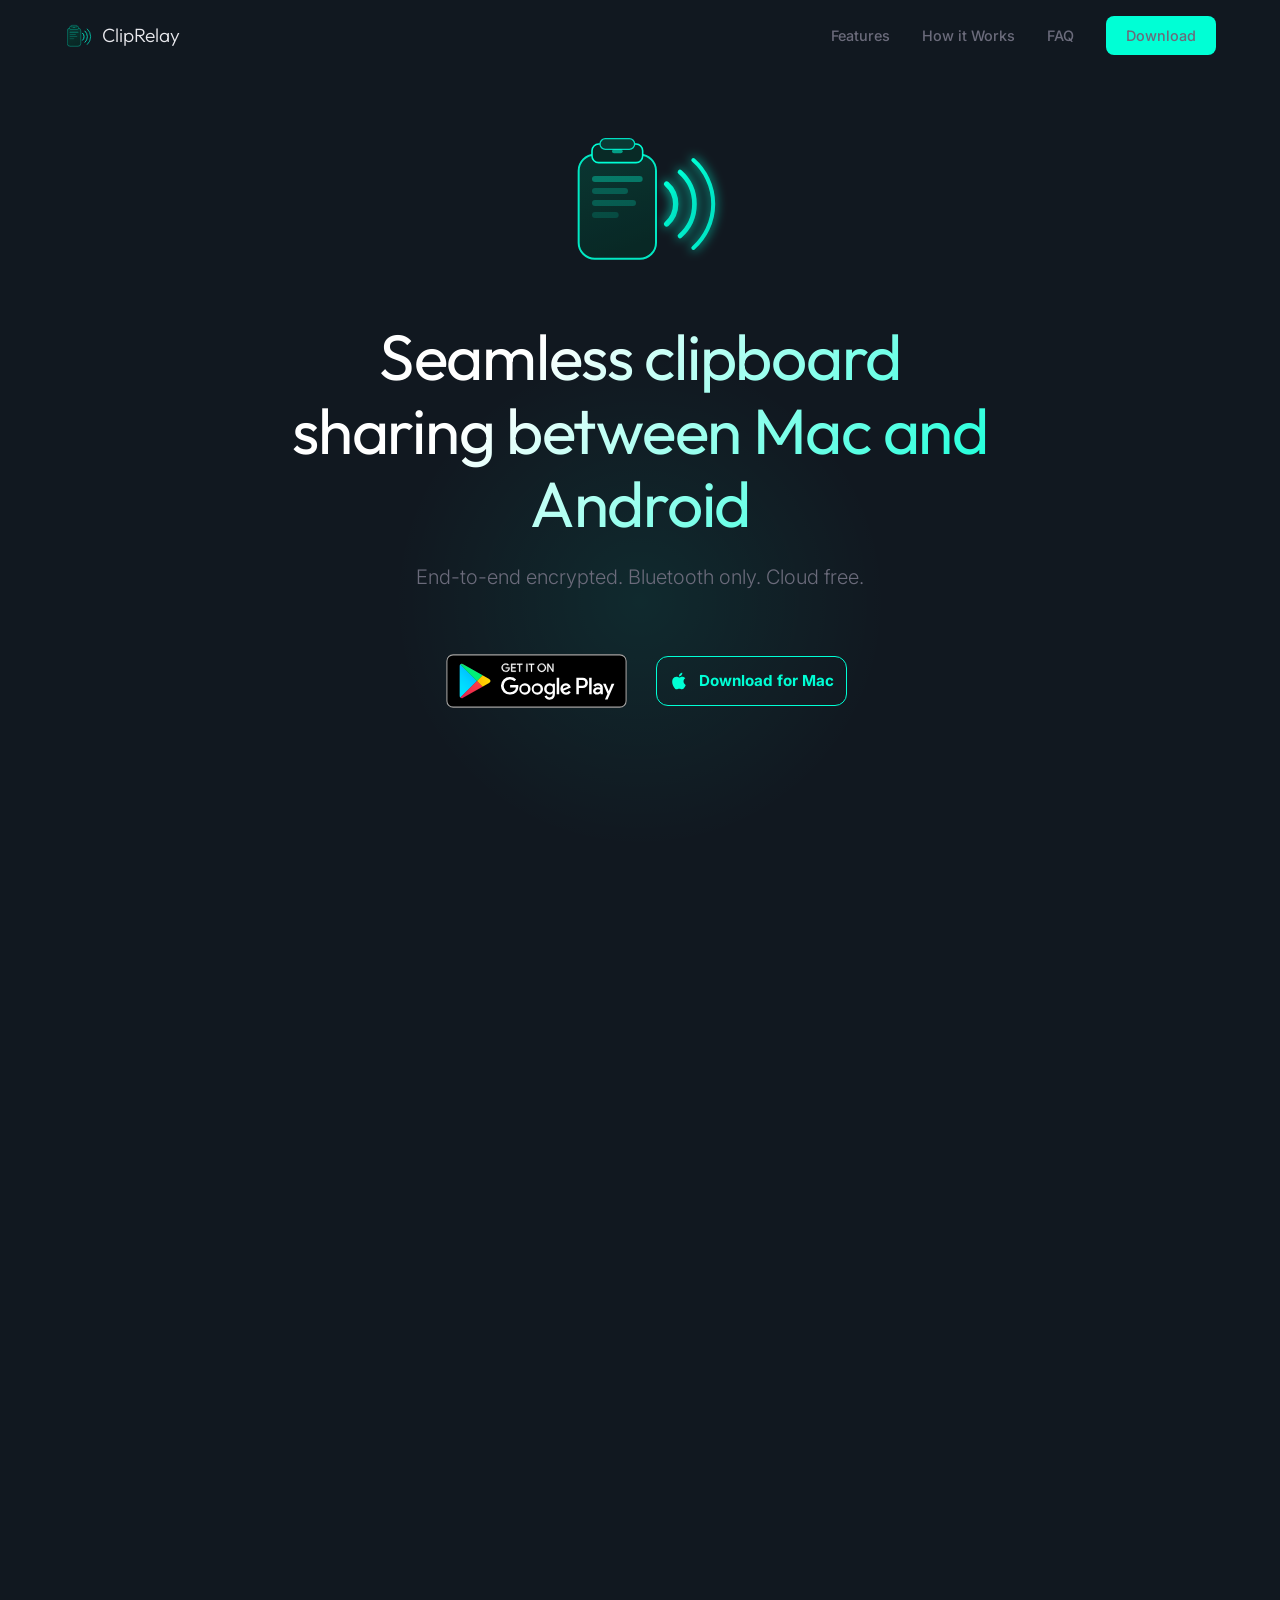
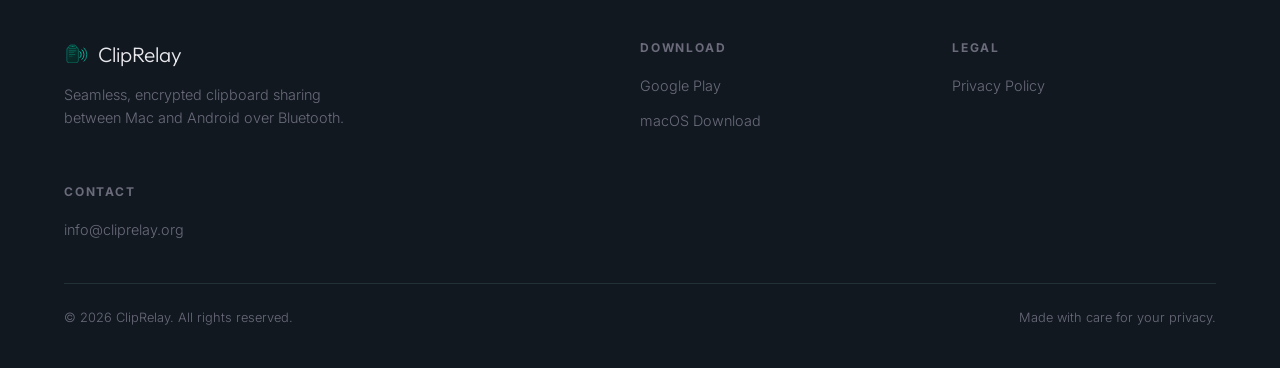
==== website/index.html @ 1cc069d3 "feat(website): use official Google Play badge, align button sizes Replace custom Google Play button " ====
<!DOCTYPE html>
<html lang="en">
<head>
  <meta charset="UTF-8">
  <meta name="viewport" content="width=device-width, initial-scale=1.0">
  <title>ClipRelay — Seamless clipboard sharing between Mac and Android</title>
  <meta name="description" content="End-to-end encrypted clipboard sharing between Mac and Android. Bluetooth only. Cloud free. No servers.">
  <meta name="theme-color" content="#111820">

  <!-- Open Graph -->
  <meta property="og:title" content="ClipRelay — Clipboard sharing for Mac & Android">
  <meta property="og:description" content="End-to-end encrypted clipboard sync over Bluetooth. Cloud free.">
  <meta property="og:type" content="website">
  <meta property="og:url" content="https://cliprelay.io">
  <meta property="og:image" content="https://cliprelay.io/assets/og-image.png">

  <!-- Favicon -->
  <link rel="icon" href="assets/favicon.svg" type="image/svg+xml">

  <!-- Fonts -->
  <link rel="preconnect" href="https://fonts.googleapis.com">
  <link rel="preconnect" href="https://fonts.gstatic.com" crossorigin>
  <link href="https://fonts.googleapis.com/css2?family=Inter:wght@300;400;500;600&family=Outfit:wght@300;400;500;600&display=swap" rel="stylesheet">

  <!-- Styles -->
  <link rel="stylesheet" href="css/style.css">
  <link rel="stylesheet" href="css/animations.css">
</head>
<body>

  <!-- ════════════════════════════════════ Nav ════════════════════════════════════ -->
  <nav class="nav">
    <div class="nav-inner">
      <a href="#" class="nav-logo">
        <svg width="28" height="28" viewBox="0 0 120 120" fill="none" xmlns="http://www.w3.org/2000/svg">
          <defs>
            <linearGradient id="navBoardGrad" x1="0" y1="0" x2="0.3" y2="1"><stop stop-color="#0A3A34"/><stop offset="1" stop-color="#082A26"/></linearGradient>
            <linearGradient id="navArcGrad" x1="0" y1="0" x2="1" y2="1"><stop stop-color="#00FFD5"/><stop offset="1" stop-color="#00DDC0"/></linearGradient>
          </defs>
          <rect x="14" y="26" width="58" height="78" rx="12" fill="url(#navBoardGrad)" stroke="#00FFD5" stroke-width="1.5" opacity="0.9"/>
          <rect x="24" y="18" width="38" height="14" rx="5" fill="#082A26" stroke="#00FFD5" stroke-width="1.2"/>
          <rect x="30" y="14" width="26" height="8" rx="4" fill="#0A3A34" stroke="#00DDC0" stroke-width="1"/>
          <rect x="39" y="22" width="8" height="3" rx="1.5" fill="#00FFD5" opacity="0.55"/>
          <rect x="24" y="42" width="38" height="4.5" rx="2.25" fill="#00FFD5" opacity="0.35"/>
          <rect x="24" y="51" width="27" height="4.5" rx="2.25" fill="#00FFD5" opacity="0.22"/>
          <rect x="24" y="60" width="33" height="4.5" rx="2.25" fill="#00FFD5" opacity="0.22"/>
          <rect x="24" y="69" width="20" height="4.5" rx="2.25" fill="#00FFD5" opacity="0.15"/>
          <path d="M80 48 A 20 20 0 0 1 80 78" stroke="url(#navArcGrad)" stroke-width="4" stroke-linecap="round" fill="none"/>
          <path d="M90 39 A 32 32 0 0 1 90 87" stroke="url(#navArcGrad)" stroke-width="3.5" stroke-linecap="round" fill="none"/>
          <path d="M100 30 A 44 44 0 0 1 100 96" stroke="url(#navArcGrad)" stroke-width="3" stroke-linecap="round" fill="none"/>
        </svg>
        ClipRelay
      </a>

      <ul class="nav-links">
        <li><a href="#features">Features</a></li>
        <li><a href="#how-it-works">How it Works</a></li>
        <li><a href="#faq">FAQ</a></li>
        <li><a href="#download" class="nav-cta">Download</a></li>
      </ul>

      <button class="hamburger" aria-label="Menu">
        <span></span>
        <span></span>
        <span></span>
      </button>
    </div>
  </nav>

  <!-- ════════════════════════════════════ Hero ════════════════════════════════════ -->
  <section class="hero" id="download">
    <div class="hero-glow"></div>

    <!-- Animated logo (inline SVG with beam classes) -->
    <svg class="hero-logo" viewBox="0 0 120 120" overflow="visible" fill="none" xmlns="http://www.w3.org/2000/svg">
      <defs>
        <linearGradient id="boardGrad" x1="0" y1="0" x2="0.3" y2="1">
          <stop stop-color="#0A3A34"/>
          <stop offset="1" stop-color="#082A26"/>
        </linearGradient>
        <linearGradient id="arcGrad" x1="0" y1="0" x2="1" y2="1">
          <stop stop-color="#00FFD5"/>
          <stop offset="1" stop-color="#00DDC0"/>
        </linearGradient>
        <filter id="glow" x="-50%" y="-50%" width="200%" height="200%">
          <feGaussianBlur stdDeviation="4" result="blur"/>
          <feMerge>
            <feMergeNode in="blur"/>
            <feMergeNode in="SourceGraphic"/>
          </feMerge>
        </filter>
      </defs>
      <!-- Board -->
      <rect x="14" y="26" width="58" height="78" rx="12" fill="url(#boardGrad)" stroke="#00FFD5" stroke-width="1.5" opacity="0.9"/>
      <!-- Clamp base -->
      <rect x="24" y="18" width="38" height="14" rx="5" fill="#082A26" stroke="#00FFD5" stroke-width="1.2"/>
      <!-- Clamp top -->
      <rect x="30" y="14" width="26" height="8" rx="4" fill="#0A3A34" stroke="#00DDC0" stroke-width="1"/>
      <!-- Rivet -->
      <rect x="39" y="22" width="8" height="3" rx="1.5" fill="#00FFD5" opacity="0.55"/>
      <!-- Text lines -->
      <rect class="beam-text-line" x="24" y="42" width="38" height="4.5" rx="2.25" fill="#00FFD5" opacity="0.35"/>
      <rect class="beam-text-line" x="24" y="51" width="27" height="4.5" rx="2.25" fill="#00FFD5" opacity="0.22"/>
      <rect class="beam-text-line" x="24" y="60" width="33" height="4.5" rx="2.25" fill="#00FFD5" opacity="0.22"/>
      <rect class="beam-text-line" x="24" y="69" width="20" height="4.5" rx="2.25" fill="#00FFD5" opacity="0.15"/>
      <!-- Beam arcs with glow -->
      <g filter="url(#glow)">
        <path class="beam-arc-1" d="M80 48 A 20 20 0 0 1 80 78" stroke="url(#arcGrad)" stroke-width="4" stroke-linecap="round" fill="none"/>
        <path class="beam-arc-2" d="M90 39 A 32 32 0 0 1 90 87" stroke="url(#arcGrad)" stroke-width="3.5" stroke-linecap="round" fill="none"/>
        <path class="beam-arc-3" d="M100 30 A 44 44 0 0 1 100 96" stroke="url(#arcGrad)" stroke-width="3" stroke-linecap="round" fill="none"/>
      </g>
    </svg>

    <h1>Seamless clipboard sharing between Mac and Android</h1>
    <p class="hero-subtitle">End-to-end encrypted. Bluetooth only. Cloud free.</p>

    <div class="hero-ctas">
      <a href="https://play.google.com/store/apps/details?id=org.cliprelay" class="store-badge">
        <img src="assets/google-play-badge.svg" alt="Get it on Google Play">
      </a>
      <a href="#" class="btn btn-outline">
        <!-- Apple icon -->
        <svg class="btn-icon" viewBox="0 0 24 24" fill="currentColor"><path d="M18.71 19.5c-.83 1.24-1.71 2.45-3.05 2.47-1.34.03-1.77-.79-3.29-.79-1.53 0-2 .77-3.27.82-1.31.05-2.3-1.32-3.14-2.53C4.25 17 2.94 12.45 4.7 9.39c.87-1.52 2.43-2.48 4.12-2.51 1.28-.02 2.5.87 3.29.87.78 0 2.26-1.07 3.8-.91.65.03 2.47.26 3.64 1.98-.09.06-2.17 1.28-2.15 3.81.03 3.02 2.65 4.03 2.68 4.04-.03.07-.42 1.44-1.38 2.83M13 3.5c.73-.83 1.94-1.46 2.94-1.5.13 1.17-.34 2.35-1.04 3.19-.69.85-1.83 1.51-2.95 1.42-.15-1.15.41-2.35 1.05-3.11z"/></svg>
        Download for Mac
      </a>
    </div>

    <!-- ── Device Showcase ── -->
    <div class="hero-showcase reveal">
      <!-- Android Phone -->
      <div class="mockup-phone">
        <div class="phone-notch"></div>
        <div class="phone-screen">
          <div class="app-chip"><span class="app-chip-dot"></span>Connected</div>
          <div class="app-card">
            <svg class="app-logo" width="36" height="36" viewBox="0 0 120 120" fill="none" xmlns="http://www.w3.org/2000/svg">
              <rect x="22" y="32" width="46" height="62" rx="10" fill="#0A3A34" stroke="#00FFD5" stroke-width="2.5" opacity="0.9"/>
              <rect x="30" y="26" width="30" height="12" rx="4" fill="#082A26" stroke="#00FFD5" stroke-width="2"/>
              <rect x="30" y="48" width="30" height="3.5" rx="1.75" fill="#00FFD5" opacity="0.4"/>
              <rect x="30" y="55" width="20" height="3.5" rx="1.75" fill="#00FFD5" opacity="0.25"/>
              <rect x="30" y="62" width="25" height="3.5" rx="1.75" fill="#00FFD5" opacity="0.25"/>
              <path d="M78 46 A 16 16 0 0 1 78 72" stroke="#00FFD5" stroke-width="3" stroke-linecap="round" fill="none"/>
              <path d="M86 38 A 26 26 0 0 1 86 80" stroke="#00FFD5" stroke-width="2.5" stroke-linecap="round" fill="none" opacity="0.6"/>
              <path d="M94 30 A 36 36 0 0 1 94 88" stroke="#00FFD5" stroke-width="2" stroke-linecap="round" fill="none" opacity="0.3"/>
            </svg>
            <div class="app-name">ClipRelay</div>
            <div class="app-desc">Seamless clipboard sharing with your Mac</div>
            <div class="app-divider"></div>
            <div class="app-conn">
              <div class="app-node">
                <div class="app-node-box active">
                  <svg width="16" height="16" viewBox="0 0 24 24" fill="none" stroke="#00FFD5" stroke-width="1.5" stroke-linecap="round"><rect x="7" y="2" width="10" height="20" rx="2.5"/><line x1="10" y1="18" x2="14" y2="18"/></svg>
                </div>
                <span>This phone</span>
              </div>
              <div class="app-beam-track">
                <svg width="100%" height="20" viewBox="0 0 80 20" preserveAspectRatio="none">
                  <line x1="0" y1="8" x2="80" y2="8" stroke="#00FFD5" stroke-width="1" stroke-dasharray="4 4" opacity="0.3"/>
                  <line x1="0" y1="12" x2="80" y2="12" stroke="#00FFD5" stroke-width="1" stroke-dasharray="4 4" opacity="0.2"/>
                  <circle class="packet packet-r" cx="0" cy="8" r="2.5" fill="#00FFD5"/>
                  <circle class="packet packet-l" cx="80" cy="12" r="2" fill="#00FFD5" opacity="0.7"/>
                </svg>
              </div>
              <div class="app-node">
                <div class="app-node-box active">
                  <svg width="16" height="16" viewBox="0 0 24 24" fill="none" stroke="#00FFD5" stroke-width="1.5" stroke-linecap="round"><rect x="3" y="4" width="18" height="12" rx="2"/><line x1="2" y1="20" x2="22" y2="20"/></svg>
                </div>
                <span>Mac</span>
              </div>
            </div>
            <div class="app-encrypt">
              <svg width="10" height="10" viewBox="0 0 24 24" fill="none" stroke="currentColor" stroke-width="2.5" stroke-linecap="round"><rect x="3" y="11" width="18" height="11" rx="2"/><path d="M7 11V7a5 5 0 0 1 10 0v4"/></svg>
              End-to-end encrypted
            </div>
          </div>
        </div>
      </div>

      <!-- Connection beam between devices -->
      <svg class="showcase-beam" width="120" height="60" viewBox="0 0 120 60">
        <defs>
          <linearGradient id="beamGrad" x1="0" y1="0" x2="1" y2="0">
            <stop offset="0%" stop-color="#00FFD5" stop-opacity="0.6"/>
            <stop offset="50%" stop-color="#00FFD5" stop-opacity="0.15"/>
            <stop offset="100%" stop-color="#00FFD5" stop-opacity="0.6"/>
          </linearGradient>
        </defs>
        <line x1="0" y1="30" x2="120" y2="30" stroke="url(#beamGrad)" stroke-width="1" stroke-dasharray="5 5"/>
        <circle class="beam-dot beam-dot-1" cx="0" cy="30" r="3" fill="#00FFD5"/>
        <circle class="beam-dot beam-dot-2" cx="120" cy="30" r="2.5" fill="#00FFD5" opacity="0.7"/>
      </svg>

      <!-- Mac Laptop -->
      <div class="mockup-mac">
        <div class="mac-screen">
          <div class="mac-bar">
            <div class="mac-dots"><span></span><span></span><span></span></div>
            <div class="mac-bar-right">
              <svg width="12" height="12" viewBox="0 0 120 120" fill="none">
                <rect x="22" y="32" width="46" height="62" rx="10" stroke="#00FFD5" stroke-width="5" fill="none"/>
                <rect x="30" y="26" width="30" height="12" rx="4" stroke="#00FFD5" stroke-width="4" fill="none"/>
                <path d="M78 46 A 16 16 0 0 1 78 72" stroke="#00FFD5" stroke-width="5" stroke-linecap="round" fill="none"/>
              </svg>
            </div>
          </div>
          <div class="mac-desktop">
            <div class="mac-popover">
              <div class="pop-header">Paired Devices</div>
              <div class="pop-device">
                <span class="pop-dot"></span>
                Pixel 9 Pro
              </div>
              <div class="pop-sep"></div>
              <div class="pop-item">Pair New Device...<span class="pop-key">&#8984;N</span></div>
              <div class="pop-sep"></div>
              <div class="pop-item">Quit ClipRelay<span class="pop-key">&#8984;Q</span></div>
            </div>
          </div>
        </div>
        <div class="mac-base">
          <div class="mac-hinge"></div>
        </div>
      </div>
    </div>

  </section>

  <!-- ════════════════════════════════════ Features ════════════════════════════════════ -->
  <section id="features">
    <div class="container">
      <div class="section-header reveal">
        <span class="section-label">Features</span>
        <h2 class="section-title">Privacy-first clipboard sync</h2>
        <p class="section-subtitle">Built from the ground up to keep your data off the cloud and on your devices.</p>
      </div>

      <div class="features-grid">
        <!-- Row 1: Core value prop first -->
        <div class="feature-card reveal" data-delay="1">
          <div class="feature-icon">
            <svg width="22" height="22" viewBox="0 0 24 24" fill="none" stroke="currentColor" stroke-width="2" stroke-linecap="round" stroke-linejoin="round"><polyline points="17 1 21 5 17 9"/><path d="M3 11V9a4 4 0 0 1 4-4h14"/><polyline points="7 23 3 19 7 15"/><path d="M21 13v2a4 4 0 0 1-4 4H3"/></svg>
          </div>
          <h3>Automatic Mac &rarr; Android Sync</h3>
          <p>Copy on your Mac and it appears on your Android instantly. No buttons to press, no extra steps.</p>
        </div>

        <!-- Row 1-2: Security & privacy -->
        <div class="feature-card reveal" data-delay="2">
          <div class="feature-icon">
            <svg width="22" height="22" viewBox="0 0 24 24" fill="none" stroke="currentColor" stroke-width="2" stroke-linecap="round" stroke-linejoin="round"><path d="M22.61 16.95A5 5 0 0 0 18 10h-1.26a8 8 0 0 0-7.05-6M5 5a8 8 0 0 0 4 15h9a5 5 0 0 0 1.7-.3"/><line x1="1" y1="1" x2="23" y2="23"/></svg>
          </div>
          <h3>No Cloud, No Servers</h3>
          <p>Your clipboard data never leaves the direct connection between your devices. Zero servers, zero accounts, zero tracking.</p>
        </div>

        <div class="feature-card reveal" data-delay="3">
          <div class="feature-icon">
            <svg width="22" height="22" viewBox="0 0 24 24" fill="none" stroke="currentColor" stroke-width="2" stroke-linecap="round" stroke-linejoin="round"><path d="M5 7l10 10L10 22V2l5 5L5 17"/><path d="M18 8.5a4 4 0 0 1 0 7" opacity="0.6"/><path d="M20.5 6a7.5 7.5 0 0 1 0 12" opacity="0.35"/></svg>
          </div>
          <h3>Direct Bluetooth Transfer</h3>
          <p>Your data travels straight from one device to the other over Bluetooth Low Energy — no WiFi or internet needed. Works anywhere, even offline.</p>
        </div>

        <div class="feature-card reveal" data-delay="1">
          <div class="feature-icon">
            <svg width="22" height="22" viewBox="0 0 24 24" fill="none" stroke="currentColor" stroke-width="2" stroke-linecap="round" stroke-linejoin="round"><rect x="3" y="11" width="18" height="11" rx="2" ry="2"/><path d="M7 11V7a5 5 0 0 1 10 0v4"/></svg>
          </div>
          <h3>AES-256-GCM Encryption</h3>
          <p>Every transfer is encrypted with AES-256-GCM. Keys are exchanged during pairing and never leave your devices.</p>
        </div>

        <div class="feature-card reveal" data-delay="2">
          <div class="feature-icon">
            <svg width="22" height="22" viewBox="0 0 24 24" fill="none" stroke="currentColor" stroke-width="2" stroke-linecap="round" stroke-linejoin="round"><path d="M12 22s8-4 8-10V5l-8-3-8 3v7c0 6 8 10 8 10z"/></svg>
          </div>
          <h3>Near-Zero Permissions</h3>
          <p>The Android app only requests Bluetooth Low Energy — no internet, no location, no storage access. The Mac app runs fully sandboxed with Bluetooth as its sole entitlement.</p>
        </div>

      </div>
    </div>
  </section>

  <!-- ════════════════════════════════════ How It Works ════════════════════════════════════ -->
  <section id="how-it-works">
    <div class="container">
      <div class="section-header reveal">
        <span class="section-label">How It Works</span>
        <h2 class="section-title">Up and running in minutes</h2>
        <p class="section-subtitle">Three steps to seamless clipboard sync between your Mac and Android.</p>
      </div>

      <div class="steps reveal">
        <div class="step">
          <div class="step-number">1</div>
          <div class="step-content">
            <h3>Install on both devices</h3>
            <p>Download ClipRelay on your Mac and install from Google Play on Android.</p>
          </div>
          <div class="step-connector"></div>
        </div>
        <div class="step">
          <div class="step-number">2</div>
          <div class="step-content">
            <h3>Scan QR code to pair</h3>
            <p>Open both apps and scan the pairing QR code. Encryption keys are exchanged securely.</p>
          </div>
          <div class="step-connector"></div>
        </div>
        <div class="step">
          <div class="step-number">3</div>
          <div class="step-content">
            <h3>Clipboard syncs automatically</h3>
            <p>Copy on one device, paste on the other. It just works — no cloud, no accounts.</p>
          </div>
        </div>
      </div>
    </div>
  </section>

  <!-- ════════════════════════════════════ Comparison ════════════════════════════════════ -->
  <section id="compare">
    <div class="container">
      <div class="section-header reveal">
        <span class="section-label">Compare</span>
        <h2 class="section-title">How ClipRelay stacks up</h2>
        <p class="section-subtitle">See how ClipRelay compares to other clipboard sharing solutions.</p>
      </div>

      <!-- Desktop table -->
      <div class="comparison-wrapper reveal">
        <table class="comparison-table">
          <thead>
            <tr>
              <th></th>
              <th class="highlight">ClipRelay</th>
              <th>Apple Universal Clipboard <small style="display:block;font-weight:400;opacity:.6">Apple devices only</small></th>
              <th>KDE Connect</th>
            </tr>
          </thead>
          <tbody>
            <tr>
              <td>E2E Encryption</td>
              <td class="highlight"><span class="check">&#10003;</span> AES-256-GCM</td>
              <td><span class="check">&#10003;</span></td>
              <td><span class="check">&#10003;</span> TLS</td>
            </tr>
            <tr>
              <td>Dead simple setup</td>
              <td class="highlight"><span class="check">&#10003;</span> QR scan</td>
              <td><span class="check">&#10003;</span></td>
              <td><span class="cross">&#10007;</span></td>
            </tr>
            <tr>
              <td>Cloud free</td>
              <td class="highlight"><span class="check">&#10003;</span></td>
              <td><span class="cross">&#10007;</span> iCloud</td>
              <td><span class="check">&#10003;</span></td>
            </tr>
            <tr>
              <td>Mac + Android</td>
              <td class="highlight"><span class="check">&#10003;</span></td>
              <td><span class="cross">&#10007;</span> Apple only</td>
              <td><span class="check">&#10003;</span></td>
            </tr>
            <tr>
              <td>Connection</td>
              <td class="highlight">Bluetooth Low Energy</td>
              <td>Bluetooth Low Energy + AWDL</td>
              <td>WiFi (router)</td>
            </tr>
            <tr>
              <td>Free</td>
              <td class="highlight"><span class="check">&#10003;</span></td>
              <td><span class="check">&#10003;</span></td>
              <td><span class="check">&#10003;</span></td>
            </tr>
          </tbody>
        </table>
      </div>

      <!-- Mobile cards -->
      <div class="comparison-cards reveal">
        <div class="comparison-card is-cliprelay">
          <h4>ClipRelay</h4>
          <div class="comparison-row"><span class="label">Encryption</span><span class="value check">AES-256-GCM</span></div>
          <div class="comparison-row"><span class="label">Dead simple setup</span><span class="value check">QR scan</span></div>
          <div class="comparison-row"><span class="label">Cloud free</span><span class="value check">&#10003;</span></div>
          <div class="comparison-row"><span class="label">Mac + Android</span><span class="value check">&#10003;</span></div>
          <div class="comparison-row"><span class="label">Connection</span><span class="value">Bluetooth Low Energy</span></div>
          <div class="comparison-row"><span class="label">Free</span><span class="value check">&#10003;</span></div>
        </div>
        <div class="comparison-card">
          <h4>Apple Universal Clipboard <small style="font-weight:400;opacity:.6">Apple devices only</small></h4>
          <div class="comparison-row"><span class="label">Encryption</span><span class="value check">&#10003;</span></div>
          <div class="comparison-row"><span class="label">Dead simple setup</span><span class="value check">&#10003;</span></div>
          <div class="comparison-row"><span class="label">Cloud free</span><span class="value cross">&#10007; iCloud</span></div>
          <div class="comparison-row"><span class="label">Mac + Android</span><span class="value cross">&#10007; Apple only</span></div>
          <div class="comparison-row"><span class="label">Connection</span><span class="value">Bluetooth Low Energy + AWDL</span></div>
          <div class="comparison-row"><span class="label">Free</span><span class="value check">&#10003;</span></div>
        </div>
        <div class="comparison-card">
          <h4>KDE Connect</h4>
          <div class="comparison-row"><span class="label">Encryption</span><span class="value check">TLS</span></div>
          <div class="comparison-row"><span class="label">Dead simple setup</span><span class="value cross">&#10007;</span></div>
          <div class="comparison-row"><span class="label">Cloud free</span><span class="value check">&#10003;</span></div>
          <div class="comparison-row"><span class="label">Mac + Android</span><span class="value check">&#10003;</span></div>
          <div class="comparison-row"><span class="label">Connection</span><span class="value">WiFi (router)</span></div>
          <div class="comparison-row"><span class="label">Free</span><span class="value check">&#10003;</span></div>
        </div>
      </div>
    </div>
  </section>

  <!-- ════════════════════════════════════ FAQ ════════════════════════════════════ -->
  <section id="faq">
    <div class="container">
      <div class="section-header reveal">
        <span class="section-label">FAQ</span>
        <h2 class="section-title">Frequently asked questions</h2>
      </div>

      <div class="faq-list">
        <details class="faq-item reveal">
          <summary>Is my clipboard data sent to any servers?</summary>
          <div class="faq-answer">No. ClipRelay uses Bluetooth Low Energy (BLE) for a direct device-to-device connection. Your clipboard data never touches a server, cloud service, or the internet. It goes straight from one device to the other.</div>
        </details>

        <details class="faq-item reveal">
          <summary>How secure is the encryption?</summary>
          <div class="faq-answer">ClipRelay uses AES-256-GCM encryption — the same standard used by banks and governments. Encryption keys are exchanged during the QR code pairing process and are stored locally on your devices. They are never transmitted or stored elsewhere.</div>
        </details>

        <details class="faq-item reveal">
          <summary>Is my data secure over Bluetooth?</summary>
          <div class="faq-answer">
            <p>ClipRelay encrypts all data with AES-256-GCM before it ever leaves your device. Bluetooth Low Energy is just the transport — by the time anything hits the airwaves, it's already ciphertext.</p>
            <p>This is the same design pattern used throughout the industry. Smart locks like <a href="https://www.august.com" target="_blank">August</a> and <a href="https://www.yalehome.com" target="_blank">Yale</a> authenticate over BLE using their own cryptographic protocols on top. Continuous glucose monitors transmit patient health data over BLE with application-layer encryption. The principle is the same: treat BLE as a pipe, secure the contents independently.</p>
            <p>Even in the unlikely event someone intercepts your BLE traffic, they get encrypted bytes with no way to derive the key.</p>
          </div>
        </details>

        <details class="faq-item reveal">
          <summary>What is the range?</summary>
          <div class="faq-answer">BLE typically works within 10-15 meters (30-50 feet) depending on your environment and devices. It works best when devices are in the same room, which is the typical use case for clipboard sharing.</div>
        </details>

        <details class="faq-item reveal">
          <summary>What types of content can I sync?</summary>
          <div class="faq-answer">Currently, ClipRelay syncs plain text content. This includes URLs, code snippets, passwords, addresses, and any other text you copy. Rich content support (images, files) is planned for a future update.</div>
        </details>

        <details class="faq-item reveal">
          <summary>Does it work without WiFi?</summary>
          <div class="faq-answer">Yes! ClipRelay uses Bluetooth Low Energy, which is completely independent of WiFi and cellular data. It works in airplane mode, offline, or anywhere — as long as Bluetooth is enabled on both devices.</div>
        </details>

        <details class="faq-item reveal">
          <summary>What are the system requirements?</summary>
          <div class="faq-answer">macOS 13 (Ventura) or later, and Android 11 or later. Both devices need Bluetooth Low Energy support, which is standard on all modern Macs and Android devices.</div>
        </details>

        <details class="faq-item reveal">
          <summary>What permissions does ClipRelay need?</summary>
          <div class="faq-answer">Almost none. The Android app only requests Bluetooth Low Energy and notification permissions — no internet, no location, no storage, no contacts. The Mac app runs in Apple's App Sandbox with Bluetooth as its only entitlement. ClipRelay asks for the bare minimum needed to sync your clipboard.</div>
        </details>

        <details class="faq-item reveal">
          <summary>Is ClipRelay free?</summary>
          <div class="faq-answer">Yes, ClipRelay is completely free. There are no ads, subscriptions, or hidden fees. Pro features like rich content transfer may be offered in the future, but the core clipboard sync will always be free.</div>
        </details>
      </div>
    </div>
  </section>

  <!-- ════════════════════════════════════ Footer ════════════════════════════════════ -->
  <footer class="footer">
    <div class="container">
      <div class="footer-grid">
        <div class="footer-brand">
          <div class="brand-name">
            <svg width="24" height="24" viewBox="0 0 120 120" fill="none" xmlns="http://www.w3.org/2000/svg">
              <defs>
                <linearGradient id="fBoardGrad" x1="0" y1="0" x2="0.3" y2="1"><stop stop-color="#0A3A34"/><stop offset="1" stop-color="#082A26"/></linearGradient>
                <linearGradient id="fArcGrad" x1="0" y1="0" x2="1" y2="1"><stop stop-color="#00FFD5"/><stop offset="1" stop-color="#00DDC0"/></linearGradient>
              </defs>
              <rect x="14" y="26" width="58" height="78" rx="12" fill="url(#fBoardGrad)" stroke="#00FFD5" stroke-width="1.5" opacity="0.9"/>
              <rect x="24" y="18" width="38" height="14" rx="5" fill="#082A26" stroke="#00FFD5" stroke-width="1.2"/>
              <rect x="30" y="14" width="26" height="8" rx="4" fill="#0A3A34" stroke="#00DDC0" stroke-width="1"/>
              <rect x="39" y="22" width="8" height="3" rx="1.5" fill="#00FFD5" opacity="0.55"/>
              <rect x="24" y="42" width="38" height="4.5" rx="2.25" fill="#00FFD5" opacity="0.35"/>
              <rect x="24" y="51" width="27" height="4.5" rx="2.25" fill="#00FFD5" opacity="0.22"/>
              <rect x="24" y="60" width="33" height="4.5" rx="2.25" fill="#00FFD5" opacity="0.22"/>
              <rect x="24" y="69" width="20" height="4.5" rx="2.25" fill="#00FFD5" opacity="0.15"/>
              <path d="M80 48 A 20 20 0 0 1 80 78" stroke="url(#fArcGrad)" stroke-width="4" stroke-linecap="round" fill="none"/>
              <path d="M90 39 A 32 32 0 0 1 90 87" stroke="url(#fArcGrad)" stroke-width="3.5" stroke-linecap="round" fill="none"/>
              <path d="M100 30 A 44 44 0 0 1 100 96" stroke="url(#fArcGrad)" stroke-width="3" stroke-linecap="round" fill="none"/>
            </svg>
            ClipRelay
          </div>
          <p class="footer-tagline">Seamless, encrypted clipboard sharing between Mac and Android over Bluetooth.</p>
        </div>

        <div class="footer-col">
          <h4>Download</h4>
          <ul>
            <li><a href="https://play.google.com/store/apps/details?id=org.cliprelay">Google Play</a></li>
            <li><a href="#">macOS Download</a></li>
          </ul>
        </div>

        <div class="footer-col">
          <h4>Legal</h4>
          <ul>
            <li><a href="privacy.html">Privacy Policy</a></li>
          </ul>
        </div>

        <div class="footer-col">
          <h4>Contact</h4>
          <ul>
            <li><a href="mailto:info@cliprelay.org">info@cliprelay.org</a></li>
          </ul>
        </div>
      </div>

      <div class="footer-bottom">
        <span>&copy; 2026 ClipRelay. All rights reserved.</span>
        <span>Made with care for your privacy.</span>
      </div>
    </div>
  </footer>

  <script src="js/main.js"></script>
</body>
</html>
---- website/css/style.css ----
/* Core styles, design tokens, and layout for the ClipRelay marketing site. */

/* ── ClipRelay Design Tokens ── */
:root {
  /* Brand */
  --aqua: #00FFD5;
  --aqua-gradient: #00DDC0;
  --teal: #00796B;
  --board-dark: #0A3A34;
  --board-darker: #082A26;

  /* Dark UI Surfaces */
  --bg: #111820;
  --surface: #182028;
  --border: #243038;
  --text: #E8E8ED;
  --text-dim: #6B6B7B;

  /* Gradients */
  --gradient-aqua: linear-gradient(135deg, #00FFD5, #00DDC0);
  --gradient-title: linear-gradient(135deg, #fff 30%, #00FFD5);

  /* Typography */
  --font-display: 'Outfit', sans-serif;
  --font-body: 'Inter', sans-serif;

  /* Spacing */
  --section-pad: clamp(60px, 10vw, 120px);
  --container: min(1200px, 90vw);
}

/* ── Reset ── */
*, *::before, *::after { margin: 0; padding: 0; box-sizing: border-box; }
html { scroll-behavior: smooth; -webkit-text-size-adjust: 100%; }

body {
  font-family: var(--font-body);
  background: var(--bg);
  color: var(--text);
  line-height: 1.6;
  font-weight: 300;
  overflow-x: hidden;
}

img, svg { display: block; max-width: 100%; }
a { color: var(--aqua); text-decoration: none; }
a:hover { text-decoration: underline; }

/* ── Dot Grid Overlay ── */
body::after {
  content: '';
  position: fixed;
  inset: 0;
  pointer-events: none;
  z-index: 9999;
  opacity: 0.12;
  background-image: radial-gradient(circle, #00FFD5 0.5px, transparent 0.5px);
  background-size: 24px 24px;
}

/* ── Container ── */
.container {
  width: var(--container);
  margin: 0 auto;
}

/* ── Nav ── */
.nav {
  position: fixed;
  top: 0;
  left: 0;
  right: 0;
  z-index: 100;
  padding: 16px 0;
  transition: background 0.3s, backdrop-filter 0.3s;
}

.nav.scrolled {
  background: rgba(17, 24, 32, 0.85);
  backdrop-filter: blur(12px);
  -webkit-backdrop-filter: blur(12px);
  border-bottom: 1px solid var(--border);
}

.nav-inner {
  width: var(--container);
  margin: 0 auto;
  display: flex;
  align-items: center;
  justify-content: space-between;
}

.nav-logo {
  display: flex;
  align-items: center;
  gap: 10px;
  font-family: var(--font-display);
  font-size: 1.2rem;
  color: var(--text);
  text-decoration: none;
}

.nav-logo svg {
  width: 28px;
  height: 28px;
}

.nav-links {
  display: flex;
  align-items: center;
  gap: 32px;
  list-style: none;
}

.nav-links a {
  color: var(--text-dim);
  font-size: 0.9rem;
  font-weight: 500;
  transition: color 0.2s;
}

.nav-links a:hover {
  color: var(--text);
  text-decoration: none;
}

.nav-cta {
  display: inline-flex;
  align-items: center;
  gap: 8px;
  padding: 8px 20px;
  background: var(--aqua);
  color: var(--bg);
  font-weight: 700;
  font-size: 0.85rem;
  border-radius: 8px;
  text-decoration: none !important;
  transition: opacity 0.2s;
}

.nav-cta:hover { opacity: 0.85; }

/* Hamburger */
.hamburger {
  display: none;
  background: none;
  border: none;
  cursor: pointer;
  padding: 4px;
}

.hamburger span {
  display: block;
  width: 24px;
  height: 2px;
  background: var(--text);
  margin: 5px 0;
  border-radius: 2px;
  transition: transform 0.3s, opacity 0.3s;
}

.hamburger.active span:nth-child(1) { transform: rotate(45deg) translate(5px, 5px); }
.hamburger.active span:nth-child(2) { opacity: 0; }
.hamburger.active span:nth-child(3) { transform: rotate(-45deg) translate(5px, -5px); }

/* ── Hero ── */
.hero {
  min-height: 100vh;
  display: flex;
  flex-direction: column;
  align-items: center;
  justify-content: center;
  text-align: center;
  padding: 120px 20px 60px;
  position: relative;
}

.hero-glow {
  position: absolute;
  width: 500px;
  height: 500px;
  border-radius: 50%;
  background: radial-gradient(circle, rgba(0, 255, 213, 0.08) 0%, transparent 70%);
  top: 50%;
  left: 50%;
  transform: translate(-50%, -55%);
  pointer-events: none;
}

.hero-logo {
  width: clamp(100px, 15vw, 160px);
  height: clamp(100px, 15vw, 160px);
  margin-bottom: 40px;
  position: relative;
  z-index: 1;
}

.hero h1 {
  font-family: var(--font-display);
  font-size: clamp(2.5rem, 5vw, 4rem);
  font-weight: 400;
  letter-spacing: -0.02em;
  line-height: 1.15;
  max-width: 700px;
  background: var(--gradient-title);
  -webkit-background-clip: text;
  background-clip: text;
  -webkit-text-fill-color: transparent;
  margin-bottom: 20px;
  position: relative;
  z-index: 1;
}

.hero-subtitle {
  font-size: clamp(1rem, 2vw, 1.25rem);
  color: var(--text-dim);
  margin-bottom: 48px;
  position: relative;
  z-index: 1;
}

.hero-ctas {
  display: flex;
  gap: 16px;
  flex-wrap: wrap;
  justify-content: center;
  align-items: center;
  position: relative;
  z-index: 1;
}

.store-badge { display: inline-block; line-height: 0; }
.store-badge:hover { opacity: 0.85; text-decoration: none; }
.store-badge img { display: block; height: 80px; }

/* ── Device Showcase ── */
.hero-showcase {
  display: flex;
  align-items: center;
  justify-content: center;
  gap: 32px;
  margin-top: 72px;
  position: relative;
  z-index: 1;
  perspective: 1200px;
}

/* ── Phone Mockup ── */
.mockup-phone {
  width: 200px;
  height: 400px;
  background: #151d25;
  border-radius: 28px;
  border: 2px solid #2a2a38;
  position: relative;
  overflow: hidden;
  box-shadow:
    0 0 0 1px rgba(0, 255, 213, 0.05),
    0 20px 60px rgba(0, 0, 0, 0.5),
    0 0 40px rgba(0, 255, 213, 0.04);
  transform: rotateY(6deg) rotateX(2deg);
}

.phone-notch {
  position: absolute;
  top: 8px;
  left: 50%;
  transform: translateX(-50%);
  width: 60px;
  height: 20px;
  background: #111820;
  border-radius: 0 0 12px 12px;
  z-index: 2;
}

.phone-notch::after {
  content: '';
  position: absolute;
  top: 7px;
  left: 50%;
  transform: translateX(-50%);
  width: 6px;
  height: 6px;
  border-radius: 50%;
  background: #1e2830;
}

.phone-screen {
  padding: 36px 12px 12px;
  height: 100%;
  display: flex;
  flex-direction: column;
  align-items: center;
  gap: 10px;
  background: linear-gradient(180deg, #152220 0%, #131c24 60%, #162220 100%);
}

.app-chip {
  display: flex;
  align-items: center;
  gap: 5px;
  padding: 3px 10px;
  border-radius: 20px;
  font-size: 9px;
  font-weight: 600;
  color: var(--aqua);
  background: rgba(0, 255, 213, 0.08);
  border: 1px solid rgba(0, 255, 213, 0.15);
  font-family: var(--font-body);
}

.app-chip-dot {
  width: 5px;
  height: 5px;
  border-radius: 50%;
  background: var(--aqua);
  box-shadow: 0 0 6px var(--aqua);
}

.app-card {
  width: 100%;
  background: rgba(255, 255, 255, 0.03);
  border: 1px solid rgba(0, 255, 213, 0.1);
  border-radius: 16px;
  padding: 16px 12px;
  display: flex;
  flex-direction: column;
  align-items: center;
  gap: 6px;
  flex: 1;
}

.app-logo {
  width: 36px;
  height: 36px;
  margin-bottom: 2px;
}

.app-name {
  font-family: var(--font-display);
  font-size: 16px;
  font-weight: 500;
  color: var(--aqua);
  letter-spacing: -0.01em;
}

.app-desc {
  font-size: 8px;
  color: var(--text-dim);
  text-align: center;
  opacity: 0.7;
}

.app-divider {
  width: 80%;
  height: 1px;
  background: rgba(0, 255, 213, 0.08);
  margin: 4px 0;
}

.app-conn {
  display: flex;
  align-items: center;
  gap: 6px;
  width: 100%;
  padding: 8px 0;
}

.app-node {
  display: flex;
  flex-direction: column;
  align-items: center;
  gap: 3px;
}

.app-node span {
  font-size: 7px;
  color: var(--text-dim);
  white-space: nowrap;
}

.app-node-box {
  width: 36px;
  height: 36px;
  border-radius: 10px;
  display: flex;
  align-items: center;
  justify-content: center;
  background: rgba(255, 255, 255, 0.04);
  border: 1px solid rgba(255, 255, 255, 0.06);
  transition: all 0.3s;
}

.app-node-box.active {
  background: rgba(0, 255, 213, 0.08);
  border-color: rgba(0, 255, 213, 0.2);
}

.app-beam-track {
  flex: 1;
  min-width: 40px;
}

.app-encrypt {
  display: flex;
  align-items: center;
  gap: 4px;
  font-size: 7.5px;
  color: var(--aqua);
  opacity: 0.5;
  margin-top: auto;
}

/* ── Mac Mockup ── */
.mockup-mac {
  width: 320px;
  transform: rotateY(-6deg) rotateX(2deg);
}

.mac-screen {
  background: #1e2830;
  border-radius: 12px 12px 0 0;
  border: 2px solid #2a2a38;
  border-bottom: none;
  overflow: hidden;
  box-shadow:
    0 0 0 1px rgba(0, 255, 213, 0.05),
    0 20px 60px rgba(0, 0, 0, 0.5),
    0 0 40px rgba(0, 255, 213, 0.04);
}

.mac-bar {
  display: flex;
  align-items: center;
  justify-content: space-between;
  padding: 6px 10px;
  background: #0d0d14;
  border-bottom: 1px solid #222230;
}

.mac-dots {
  display: flex;
  gap: 5px;
}

.mac-dots span {
  width: 8px;
  height: 8px;
  border-radius: 50%;
}

.mac-dots span:nth-child(1) { background: #ff5f57; }
.mac-dots span:nth-child(2) { background: #febc2e; }
.mac-dots span:nth-child(3) { background: #28c840; }

.mac-bar-right {
  display: flex;
  align-items: center;
  gap: 8px;
}

.mac-bar-right svg {
  opacity: 0.9;
  filter: drop-shadow(0 0 3px rgba(0, 255, 213, 0.5));
}

.mac-desktop {
  min-height: 200px;
  padding: 12px;
  display: flex;
  justify-content: flex-end;
  align-items: flex-start;
  background:
    radial-gradient(ellipse at 70% 40%, rgba(0, 255, 213, 0.03) 0%, transparent 60%),
    linear-gradient(180deg, #13131a 0%, #16161f 100%);
}

.mac-popover {
  width: 170px;
  background: rgba(30, 30, 42, 0.95);
  border: 1px solid #333345;
  border-radius: 8px;
  padding: 6px 0;
  box-shadow: 0 8px 32px rgba(0, 0, 0, 0.4);
  backdrop-filter: blur(12px);
  font-size: 10px;
  font-family: var(--font-body);
}

.pop-header {
  padding: 4px 12px 6px;
  font-size: 9px;
  font-weight: 600;
  color: var(--text-dim);
  text-transform: uppercase;
  letter-spacing: 0.05em;
}

.pop-device {
  display: flex;
  align-items: center;
  gap: 6px;
  padding: 5px 12px;
  color: var(--text);
  font-size: 11px;
}

.pop-dot {
  width: 6px;
  height: 6px;
  border-radius: 50%;
  background: var(--aqua);
  box-shadow: 0 0 6px var(--aqua);
}

.pop-sep {
  height: 1px;
  background: #333345;
  margin: 4px 0;
}

.pop-item {
  display: flex;
  align-items: center;
  justify-content: space-between;
  padding: 5px 12px;
  color: var(--text);
  font-size: 11px;
}

.pop-key {
  font-size: 10px;
  color: var(--text-dim);
  opacity: 0.6;
}

.mac-base {
  height: 14px;
  background: linear-gradient(180deg, #1e1e2a 0%, #16161f 100%);
  border-radius: 0 0 4px 4px;
  border: 2px solid #2a2a38;
  border-top: 1px solid #333345;
  position: relative;
}

.mac-hinge {
  position: absolute;
  top: 0;
  left: 50%;
  transform: translateX(-50%);
  width: 50px;
  height: 3px;
  background: #333345;
  border-radius: 0 0 3px 3px;
}

/* ── Showcase Beam ── */
.showcase-beam {
  flex-shrink: 0;
  width: 80px;
  height: 60px;
}

/* ── Buttons ── */
.btn {
  display: inline-flex;
  align-items: center;
  gap: 10px;
  padding: 12px 12px;
  border-radius: 12px;
  font-weight: 700;
  font-size: 0.95rem;
  text-decoration: none !important;
  transition: transform 0.2s, box-shadow 0.2s;
  cursor: pointer;
  border: none;
}

.btn:hover { transform: translateY(-2px); }

.btn-primary {
  background: var(--aqua);
  color: var(--bg);
  box-shadow: 0 4px 24px rgba(0, 255, 213, 0.2);
}

.btn-primary:hover {
  box-shadow: 0 8px 32px rgba(0, 255, 213, 0.3);
}

.btn-outline {
  background: transparent;
  color: var(--aqua);
  border: 1.5px solid var(--aqua);
}

.btn-outline:hover {
  background: rgba(0, 255, 213, 0.08);
}

.btn-icon {
  width: 20px;
  height: 20px;
}

/* ── Section Common ── */
section {
  padding: var(--section-pad) 0;
}

.section-label {
  font-size: 0.75rem;
  text-transform: uppercase;
  letter-spacing: 0.15em;
  color: var(--aqua);
  font-weight: 700;
  margin-bottom: 12px;
}

.section-title {
  font-family: var(--font-display);
  font-size: clamp(1.8rem, 4vw, 2.8rem);
  font-weight: 400;
  letter-spacing: -0.01em;
  margin-bottom: 16px;
  background: var(--gradient-title);
  -webkit-background-clip: text;
  background-clip: text;
  -webkit-text-fill-color: transparent;
}

.section-subtitle {
  color: var(--text-dim);
  font-size: 1.05rem;
  max-width: 560px;
  margin-bottom: 48px;
}

.section-header {
  text-align: center;
  display: flex;
  flex-direction: column;
  align-items: center;
}

/* ── Features Grid ── */
.features-grid {
  display: grid;
  grid-template-columns: repeat(3, 1fr);
  gap: 24px;
}

.feature-card {
  background: var(--surface);
  border: 1px solid var(--border);
  border-radius: 20px;
  padding: 32px;
  position: relative;
  overflow: hidden;
  transition: border-color 0.3s, transform 0.3s;
}

.feature-card:hover {
  border-color: rgba(0, 255, 213, 0.2);
  transform: translateY(-4px);
}

.feature-card::before {
  content: '';
  position: absolute;
  top: 0;
  left: 20px;
  right: 20px;
  height: 1px;
  background: linear-gradient(90deg, transparent, rgba(0, 255, 213, 0.3), transparent);
}

.feature-icon {
  width: 44px;
  height: 44px;
  border-radius: 12px;
  background: rgba(0, 255, 213, 0.08);
  display: flex;
  align-items: center;
  justify-content: center;
  margin-bottom: 20px;
  color: var(--aqua);
}

.feature-card h3 {
  font-family: var(--font-display);
  font-size: 1.25rem;
  font-weight: 400;
  margin-bottom: 8px;
}

.feature-card p {
  color: var(--text-dim);
  font-size: 0.95rem;
  line-height: 1.6;
}

/* ── How It Works ── */
.steps {
  display: flex;
  align-items: flex-start;
  gap: 0;
  position: relative;
}

.step {
  flex: 1;
  text-align: center;
  padding: 0 24px;
  position: relative;
}

.step-number {
  width: 48px;
  height: 48px;
  border-radius: 50%;
  background: rgba(0, 255, 213, 0.1);
  border: 1.5px solid var(--aqua);
  display: inline-flex;
  align-items: center;
  justify-content: center;
  font-weight: 700;
  font-size: 1.1rem;
  color: var(--aqua);
  margin-bottom: 20px;
}

.step h3 {
  font-family: var(--font-display);
  font-size: 1.2rem;
  font-weight: 400;
  margin-bottom: 8px;
}

.step p {
  color: var(--text-dim);
  font-size: 0.9rem;
}

.step-connector {
  position: absolute;
  top: 24px;
  right: -20px;
  width: 40px;
  height: 1px;
  border-top: 2px dashed rgba(0, 255, 213, 0.25);
}

.step:last-child .step-connector { display: none; }

/* ── Comparison Table ── */
.comparison-wrapper {
  overflow-x: auto;
  -webkit-overflow-scrolling: touch;
}

.comparison-table {
  width: 100%;
  border-collapse: collapse;
  font-size: 0.9rem;
}

.comparison-table thead th {
  padding: 16px 20px;
  text-align: left;
  font-weight: 500;
  color: var(--text-dim);
  font-size: 0.8rem;
  text-transform: uppercase;
  letter-spacing: 0.1em;
  border-bottom: 1px solid var(--border);
  white-space: nowrap;
}

.comparison-table thead th.highlight {
  color: var(--aqua);
  background: rgba(0, 255, 213, 0.04);
}

.comparison-table tbody td {
  padding: 14px 20px;
  border-bottom: 1px solid var(--border);
  white-space: nowrap;
}

.comparison-table tbody td:first-child {
  font-weight: 500;
  color: var(--text);
}

.comparison-table tbody td.highlight {
  background: rgba(0, 255, 213, 0.04);
  color: var(--aqua);
  font-weight: 500;
}

.check { color: var(--aqua); }
.cross { color: var(--text-dim); opacity: 0.5; }

/* Mobile comparison cards */
.comparison-cards { display: none; }

.comparison-card {
  background: var(--surface);
  border: 1px solid var(--border);
  border-radius: 16px;
  padding: 24px;
  margin-bottom: 16px;
}

.comparison-card.is-cliprelay {
  border-color: rgba(0, 255, 213, 0.3);
}

.comparison-card h4 {
  font-family: var(--font-display);
  font-size: 1.1rem;
  font-weight: 400;
  margin-bottom: 16px;
}

.comparison-card.is-cliprelay h4 {
  color: var(--aqua);
}

.comparison-row {
  display: flex;
  justify-content: space-between;
  padding: 8px 0;
  border-bottom: 1px solid var(--border);
  font-size: 0.9rem;
}

.comparison-row:last-child { border-bottom: none; }
.comparison-row .label { color: var(--text-dim); }
.comparison-row .value { font-weight: 500; }

/* ── FAQ ── */
.faq-list {
  max-width: 720px;
  margin: 0 auto;
}

.faq-item {
  border-bottom: 1px solid var(--border);
}

.faq-item summary {
  padding: 20px 0;
  cursor: pointer;
  font-size: 1.05rem;
  font-weight: 500;
  list-style: none;
  display: flex;
  align-items: center;
  justify-content: space-between;
  gap: 16px;
  transition: color 0.2s;
}

.faq-item summary:hover { color: var(--aqua); }

.faq-item summary::-webkit-details-marker { display: none; }

.faq-item summary::after {
  content: '+';
  font-size: 1.4rem;
  font-weight: 300;
  color: var(--text-dim);
  flex-shrink: 0;
  transition: transform 0.3s;
}

.faq-item[open] summary::after {
  transform: rotate(45deg);
}

.faq-answer {
  padding: 0 0 20px;
  color: var(--text-dim);
  font-size: 0.95rem;
  line-height: 1.7;
}

/* ── Footer ── */
.footer {
  border-top: 1px solid var(--border);
  padding: 60px 0 40px;
}

.footer-grid {
  display: grid;
  grid-template-columns: 2fr 1fr 1fr;
  gap: 48px;
  margin-bottom: 40px;
}

.footer-brand {
  display: flex;
  flex-direction: column;
  gap: 12px;
}

.footer-brand .brand-name {
  font-family: var(--font-display);
  font-size: 1.3rem;
  display: flex;
  align-items: center;
  gap: 10px;
}

.footer-brand .brand-name svg { width: 24px; height: 24px; }

.footer-tagline {
  color: var(--text-dim);
  font-size: 0.9rem;
  max-width: 300px;
}

.footer-col h4 {
  font-size: 0.75rem;
  text-transform: uppercase;
  letter-spacing: 0.15em;
  color: var(--text-dim);
  margin-bottom: 16px;
  font-weight: 700;
}

.footer-col ul {
  list-style: none;
  display: flex;
  flex-direction: column;
  gap: 10px;
}

.footer-col a {
  color: var(--text-dim);
  font-size: 0.9rem;
  transition: color 0.2s;
}

.footer-col a:hover {
  color: var(--text);
  text-decoration: none;
}

.footer-bottom {
  border-top: 1px solid var(--border);
  padding-top: 24px;
  display: flex;
  align-items: center;
  justify-content: space-between;
  font-size: 0.8rem;
  color: var(--text-dim);
}

.footer-bottom a {
  color: var(--text-dim);
}

/* ── Scroll Reveal ── */
.reveal {
  opacity: 0;
  transform: translateY(24px);
  transition: opacity 0.6s ease, transform 0.6s ease;
}

.reveal.visible {
  opacity: 1;
  transform: translateY(0);
}

/* ── Responsive ── */
@media (max-width: 1024px) {
  .features-grid {
    grid-template-columns: repeat(2, 1fr);
  }
}

@media (max-width: 768px) {
  .hamburger { display: block; }

  .nav-links {
    position: fixed;
    top: 0;
    right: -100%;
    width: 280px;
    height: 100vh;
    background: var(--surface);
    flex-direction: column;
    padding: 80px 32px 32px;
    gap: 24px;
    border-left: 1px solid var(--border);
    transition: right 0.3s ease;
  }

  .nav-links.open { right: 0; }

  .nav-links a { font-size: 1.1rem; }

  .features-grid {
    grid-template-columns: 1fr;
  }

  .steps {
    flex-direction: column;
    gap: 32px;
  }

  .step { padding: 0; text-align: left; display: flex; gap: 16px; align-items: flex-start; }
  .step-number { flex-shrink: 0; }
  .step-content { text-align: left; }
  .step-connector { display: none !important; }

  .comparison-wrapper { display: none; }
  .comparison-cards { display: block; }

  .footer-grid {
    grid-template-columns: 1fr;
    gap: 32px;
  }

  .footer-bottom {
    flex-direction: column;
    gap: 8px;
    text-align: center;
  }

  .hero { padding: 100px 20px 60px; }

  .hero-showcase {
    flex-direction: column;
    gap: 24px;
    margin-top: 48px;
  }

  .mockup-phone,
  .mockup-mac {
    transform: none;
  }

  .mockup-phone {
    width: 180px;
    height: 360px;
  }

  .mockup-mac {
    width: 280px;
  }

  .showcase-beam {
    transform: rotate(90deg);
    width: 60px;
    height: 40px;
  }
}

@media (min-width: 1440px) {
  :root { --container: 1280px; }
}
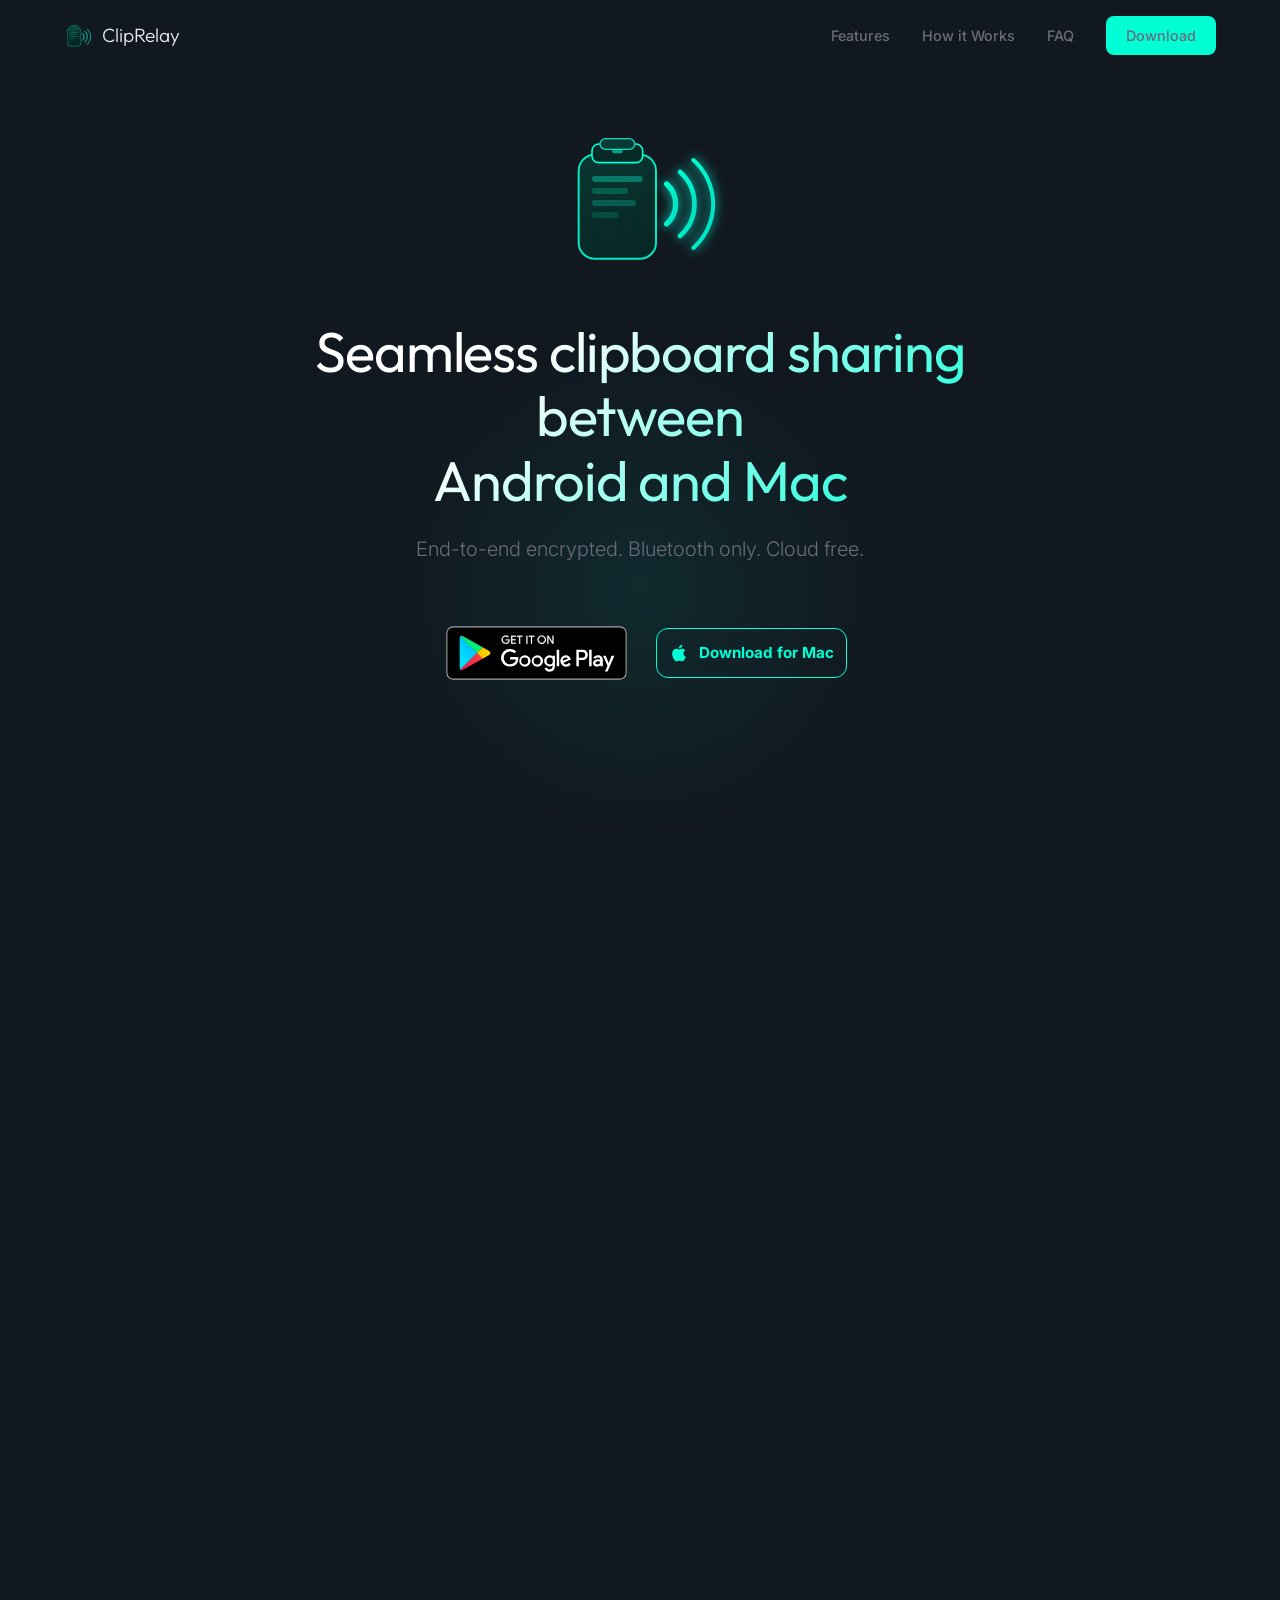
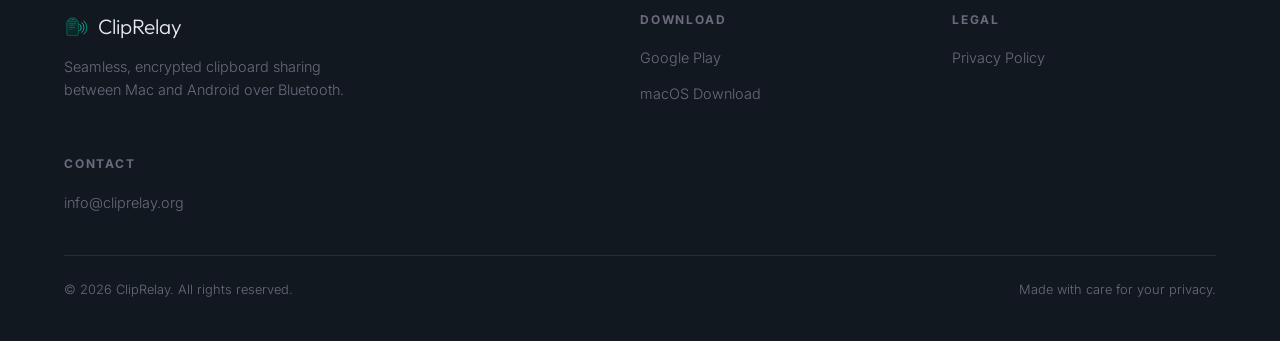
==== commit 76317227: "style(website): deliberate 3-line hero heading layout Break heading into "Seamless clipboard sharing" ====
--- a/website/index.html
+++ b/website/index.html
@@ -111,7 +111,7 @@
       </g>
     </svg>
 
-    <h1>Seamless clipboard sharing between Mac and Android</h1>
+    <h1><span style="white-space:nowrap">Seamless clipboard sharing</span><br>between<br>Android and Mac</h1>
     <p class="hero-subtitle">End-to-end encrypted. Bluetooth only. Cloud free.</p>
 
     <div class="hero-ctas">
--- a/website/css/style.css
+++ b/website/css/style.css
@@ -197,7 +197,7 @@
 
 .hero h1 {
   font-family: var(--font-display);
-  font-size: clamp(2.5rem, 5vw, 4rem);
+  font-size: clamp(2.5rem, 4.5vw, 3.5rem);
   font-weight: 400;
   letter-spacing: -0.02em;
   line-height: 1.15;
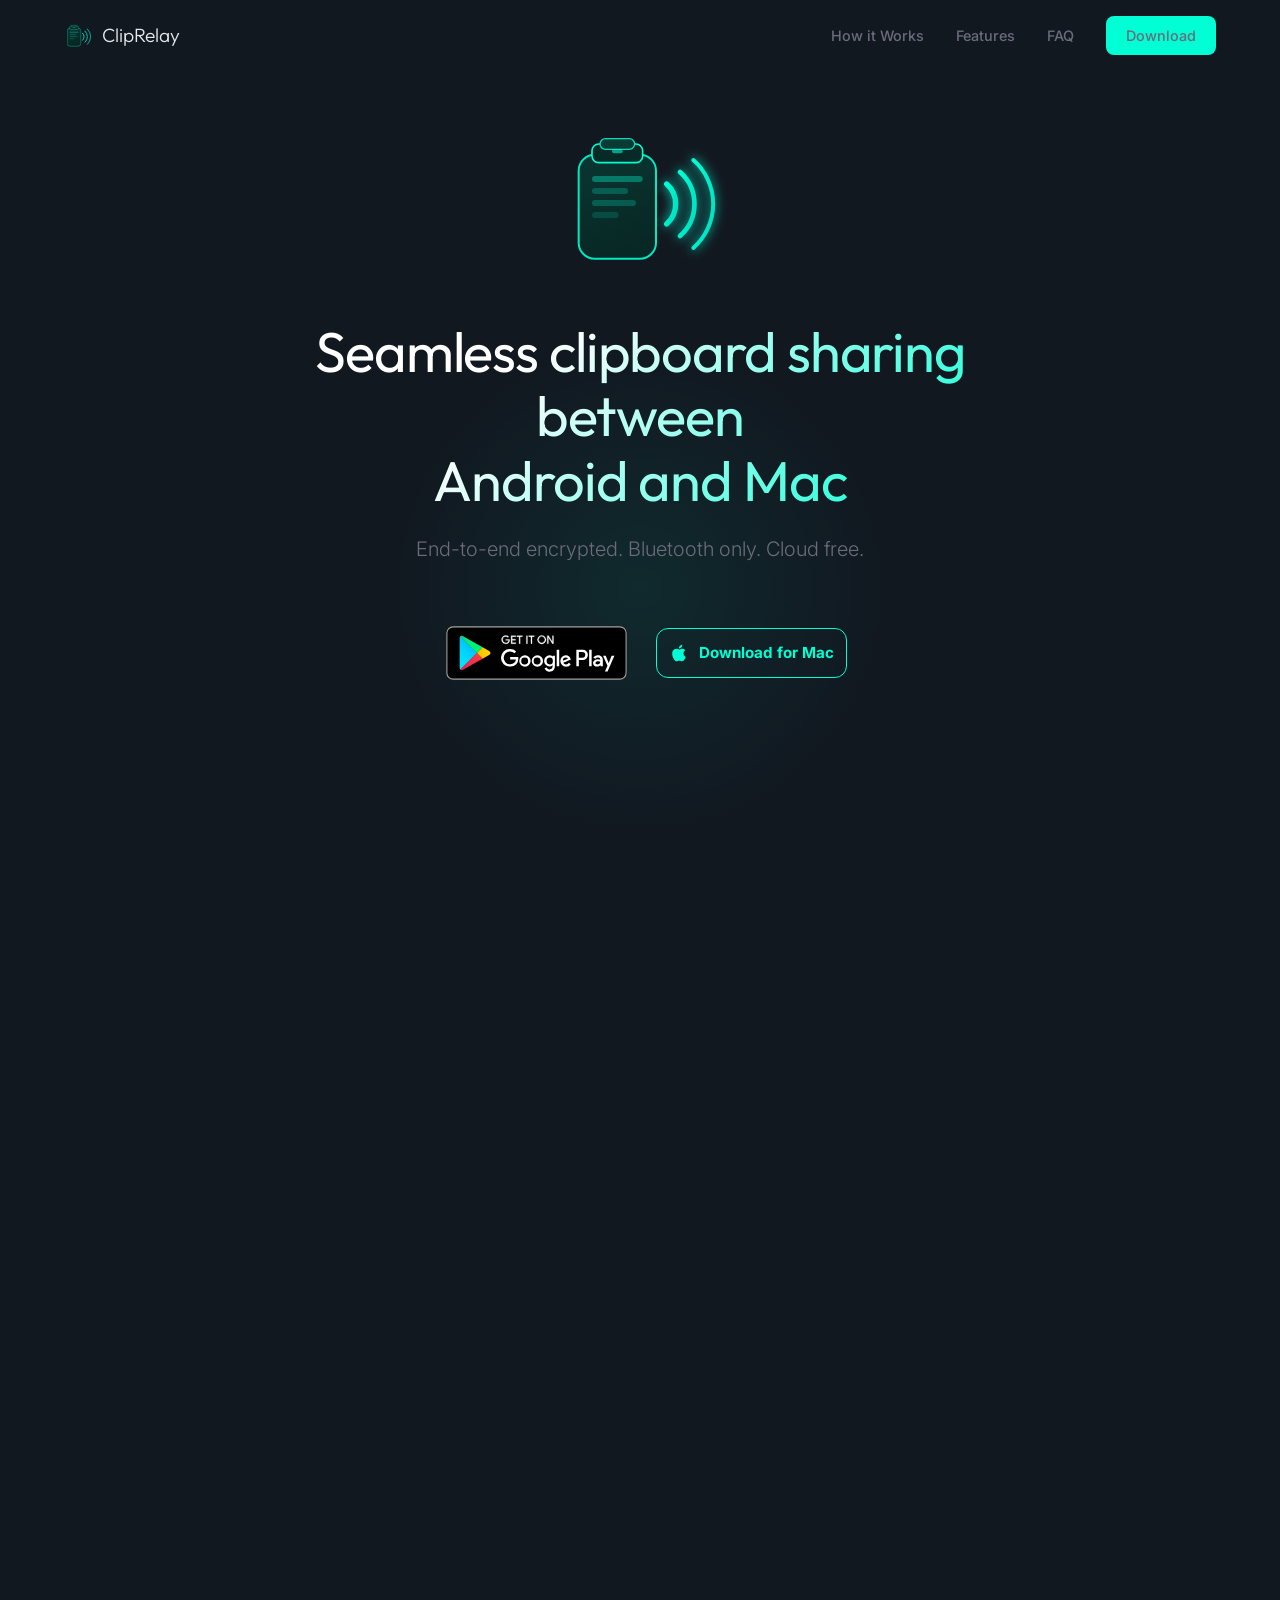
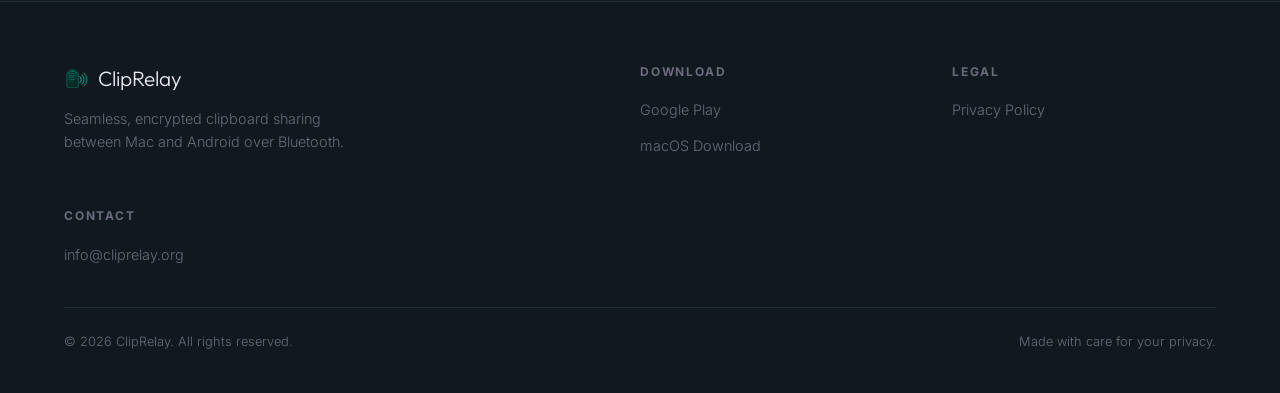
==== commit f194cc4a: "style(website): swap features/how-it-works order, add Mac row to comparison Move "How It Works" abov" ====
--- a/website/index.html
+++ b/website/index.html
@@ -53,8 +53,8 @@
       </a>
 
       <ul class="nav-links">
+        <li><a href="#how-it-works">How it Works</a></li>
         <li><a href="#features">Features</a></li>
-        <li><a href="#how-it-works">How it Works</a></li>
         <li><a href="#faq">FAQ</a></li>
         <li><a href="#download" class="nav-cta">Download</a></li>
       </ul>
@@ -225,6 +225,43 @@
 
   </section>
 
+  <!-- ════════════════════════════════════ How It Works ════════════════════════════════════ -->
+  <section id="how-it-works">
+    <div class="container">
+      <div class="section-header reveal">
+        <span class="section-label">How It Works</span>
+        <h2 class="section-title">Up and running in minutes</h2>
+        <p class="section-subtitle">Three steps to seamless clipboard sync between your Mac and Android.</p>
+      </div>
+
+      <div class="steps reveal">
+        <div class="step">
+          <div class="step-number">1</div>
+          <div class="step-content">
+            <h3>Install on both devices</h3>
+            <p>Download ClipRelay on your Mac and install from Google Play on Android.</p>
+          </div>
+          <div class="step-connector"></div>
+        </div>
+        <div class="step">
+          <div class="step-number">2</div>
+          <div class="step-content">
+            <h3>Scan QR code to pair</h3>
+            <p>Open both apps and scan the pairing QR code. Encryption keys are exchanged securely.</p>
+          </div>
+          <div class="step-connector"></div>
+        </div>
+        <div class="step">
+          <div class="step-number">3</div>
+          <div class="step-content">
+            <h3>Clipboard syncs automatically</h3>
+            <p>Copy on one device, paste on the other. It just works — no cloud, no accounts.</p>
+          </div>
+        </div>
+      </div>
+    </div>
+  </section>
+
   <!-- ════════════════════════════════════ Features ════════════════════════════════════ -->
   <section id="features">
     <div class="container">
@@ -281,43 +318,6 @@
     </div>
   </section>
 
-  <!-- ════════════════════════════════════ How It Works ════════════════════════════════════ -->
-  <section id="how-it-works">
-    <div class="container">
-      <div class="section-header reveal">
-        <span class="section-label">How It Works</span>
-        <h2 class="section-title">Up and running in minutes</h2>
-        <p class="section-subtitle">Three steps to seamless clipboard sync between your Mac and Android.</p>
-      </div>
-
-      <div class="steps reveal">
-        <div class="step">
-          <div class="step-number">1</div>
-          <div class="step-content">
-            <h3>Install on both devices</h3>
-            <p>Download ClipRelay on your Mac and install from Google Play on Android.</p>
-          </div>
-          <div class="step-connector"></div>
-        </div>
-        <div class="step">
-          <div class="step-number">2</div>
-          <div class="step-content">
-            <h3>Scan QR code to pair</h3>
-            <p>Open both apps and scan the pairing QR code. Encryption keys are exchanged securely.</p>
-          </div>
-          <div class="step-connector"></div>
-        </div>
-        <div class="step">
-          <div class="step-number">3</div>
-          <div class="step-content">
-            <h3>Clipboard syncs automatically</h3>
-            <p>Copy on one device, paste on the other. It just works — no cloud, no accounts.</p>
-          </div>
-        </div>
-      </div>
-    </div>
-  </section>
-
   <!-- ════════════════════════════════════ Comparison ════════════════════════════════════ -->
   <section id="compare">
     <div class="container">
@@ -362,6 +362,12 @@
               <td class="highlight"><span class="check">&#10003;</span></td>
               <td><span class="cross">&#10007;</span> Apple only</td>
               <td><span class="check">&#10003;</span></td>
+            </tr>
+            <tr>
+              <td>Works on Mac</td>
+              <td class="highlight"><span class="check">&#10003;</span></td>
+              <td><span class="check">&#10003;</span></td>
+              <td>Good luck &#129310;</td>
             </tr>
             <tr>
               <td>Connection</td>
@@ -387,6 +393,7 @@
           <div class="comparison-row"><span class="label">Dead simple setup</span><span class="value check">QR scan</span></div>
           <div class="comparison-row"><span class="label">Cloud free</span><span class="value check">&#10003;</span></div>
           <div class="comparison-row"><span class="label">Mac + Android</span><span class="value check">&#10003;</span></div>
+          <div class="comparison-row"><span class="label">Works on Mac</span><span class="value check">&#10003;</span></div>
           <div class="comparison-row"><span class="label">Connection</span><span class="value">Bluetooth Low Energy</span></div>
           <div class="comparison-row"><span class="label">Free</span><span class="value check">&#10003;</span></div>
         </div>
@@ -396,6 +403,7 @@
           <div class="comparison-row"><span class="label">Dead simple setup</span><span class="value check">&#10003;</span></div>
           <div class="comparison-row"><span class="label">Cloud free</span><span class="value cross">&#10007; iCloud</span></div>
           <div class="comparison-row"><span class="label">Mac + Android</span><span class="value cross">&#10007; Apple only</span></div>
+          <div class="comparison-row"><span class="label">Works on Mac</span><span class="value check">&#10003;</span></div>
           <div class="comparison-row"><span class="label">Connection</span><span class="value">Bluetooth Low Energy + AWDL</span></div>
           <div class="comparison-row"><span class="label">Free</span><span class="value check">&#10003;</span></div>
         </div>
@@ -405,6 +413,7 @@
           <div class="comparison-row"><span class="label">Dead simple setup</span><span class="value cross">&#10007;</span></div>
           <div class="comparison-row"><span class="label">Cloud free</span><span class="value check">&#10003;</span></div>
           <div class="comparison-row"><span class="label">Mac + Android</span><span class="value check">&#10003;</span></div>
+          <div class="comparison-row"><span class="label">Works on Mac</span><span class="value">Good luck &#129310;</span></div>
           <div class="comparison-row"><span class="label">Connection</span><span class="value">WiFi (router)</span></div>
           <div class="comparison-row"><span class="label">Free</span><span class="value check">&#10003;</span></div>
         </div>
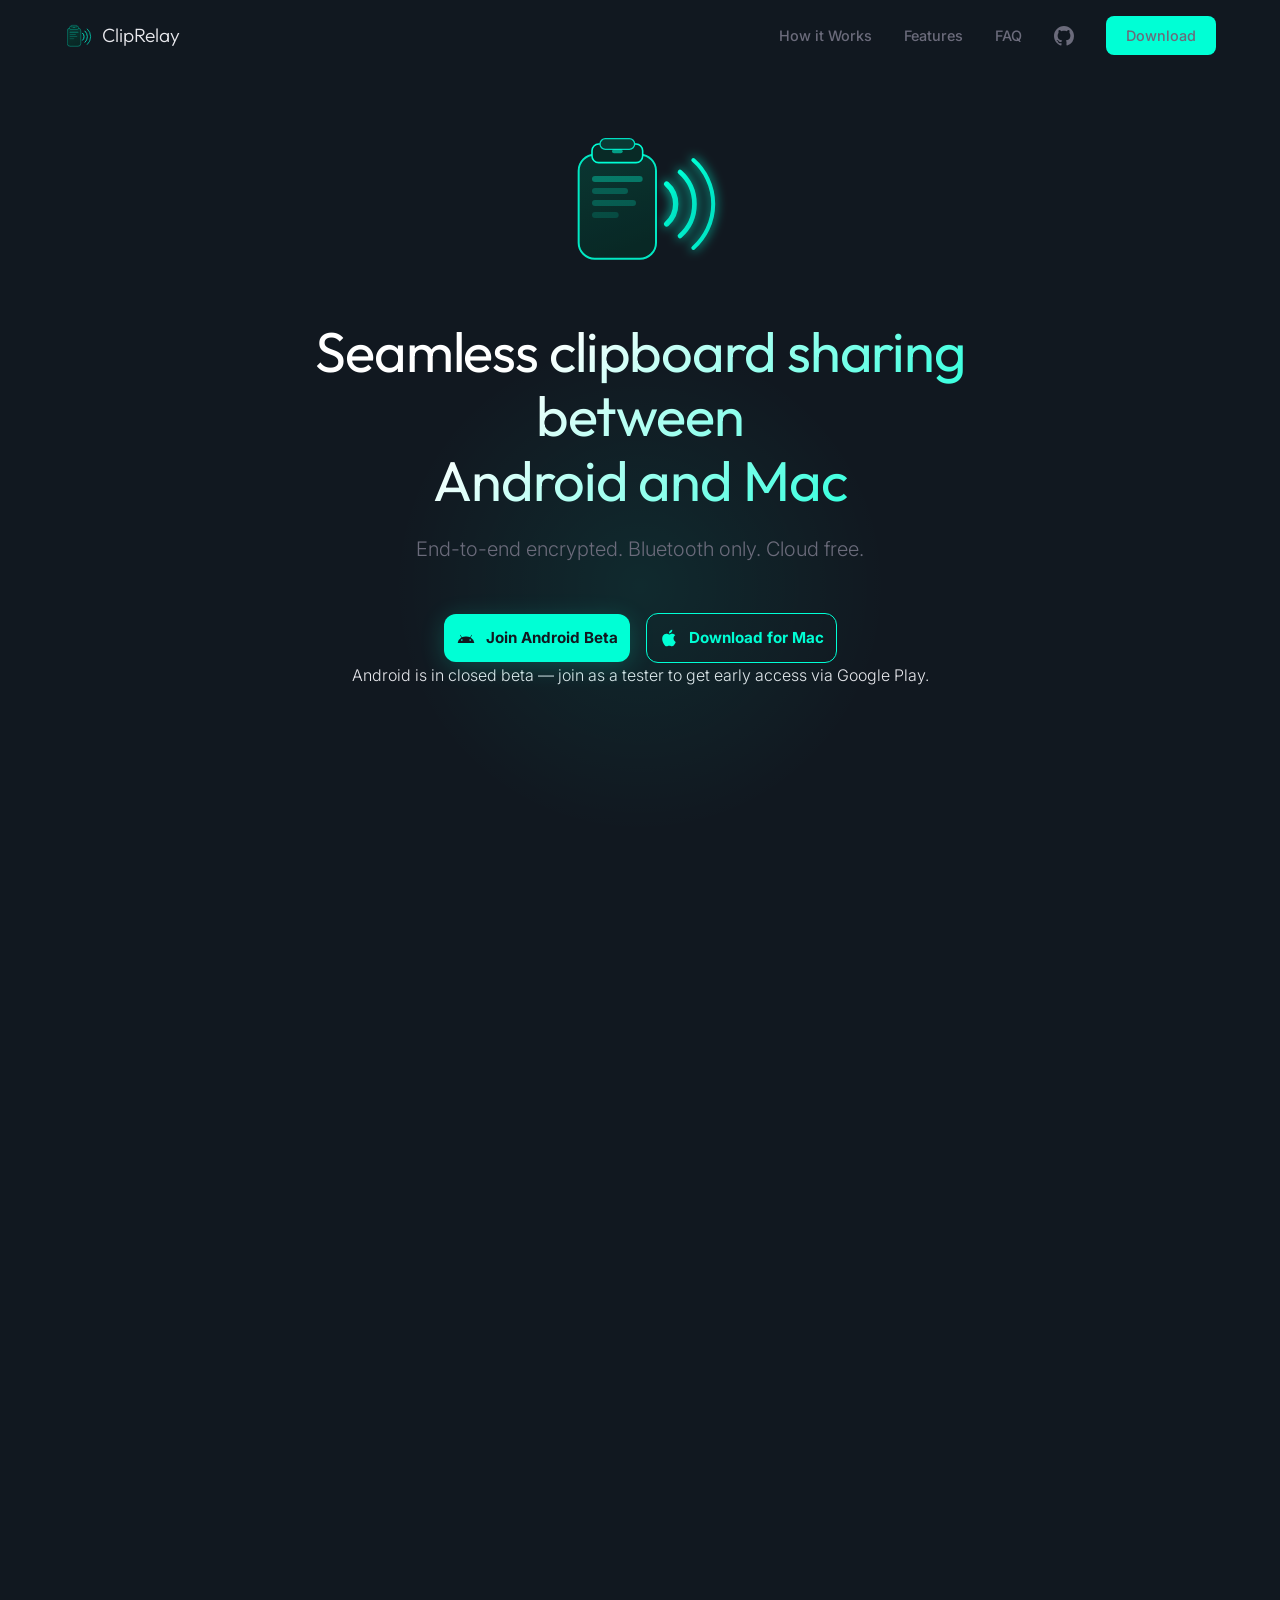
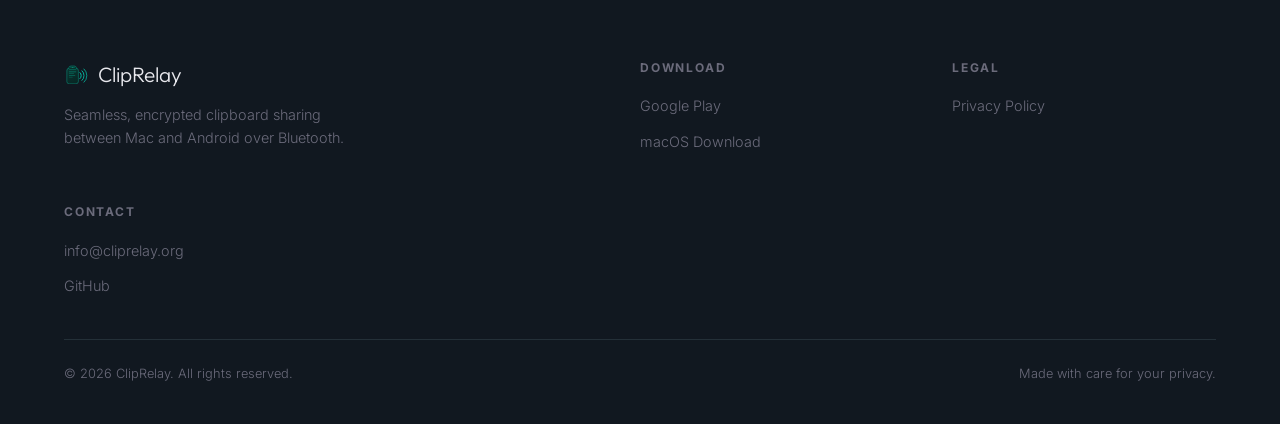
==== commit 41156ced: "Merge pull request #2 from geekflyer/feat/release-automation feat: automated release pipeline with C" ====
--- a/website/index.html
+++ b/website/index.html
@@ -56,6 +56,7 @@
         <li><a href="#how-it-works">How it Works</a></li>
         <li><a href="#features">Features</a></li>
         <li><a href="#faq">FAQ</a></li>
+        <li><a href="https://github.com/geekflyer/cliprelay" target="_blank" rel="noopener" class="nav-github" title="View source on GitHub"><svg width="20" height="20" viewBox="0 0 24 24" fill="currentColor"><path d="M12 0C5.37 0 0 5.37 0 12c0 5.31 3.435 9.795 8.205 11.385.6.105.825-.255.825-.57 0-.285-.015-1.23-.015-2.235-3.015.555-3.795-.735-4.035-1.41-.135-.345-.72-1.41-1.23-1.695-.42-.225-1.02-.78-.015-.795.945-.015 1.62.87 1.845 1.23 1.08 1.815 2.805 1.305 3.495.99.105-.78.42-1.305.765-1.605-2.67-.3-5.46-1.335-5.46-5.925 0-1.305.465-2.385 1.23-3.225-.12-.3-.54-1.53.12-3.18 0 0 1.005-.315 3.3 1.23.96-.27 1.98-.405 3-.405s2.04.135 3 .405c2.295-1.56 3.3-1.23 3.3-1.23.66 1.65.24 2.88.12 3.18.765.84 1.23 1.905 1.23 3.225 0 4.605-2.805 5.625-5.475 5.925.435.375.81 1.095.81 2.22 0 1.605-.015 2.895-.015 3.3 0 .315.225.69.825.57A12.02 12.02 0 0024 12c0-6.63-5.37-12-12-12z"/></svg></a></li>
         <li><a href="#download" class="nav-cta">Download</a></li>
       </ul>
 
@@ -111,19 +112,22 @@
       </g>
     </svg>
 
-    <h1><span style="white-space:nowrap">Seamless clipboard sharing</span><br>between<br>Android and Mac</h1>
+    <h1>Seamless clipboard sharing<br>between<br>Android and Mac</h1>
     <p class="hero-subtitle">End-to-end encrypted. Bluetooth only. Cloud free.</p>
 
     <div class="hero-ctas">
-      <a href="https://play.google.com/store/apps/details?id=org.cliprelay" class="store-badge">
-        <img src="assets/google-play-badge.svg" alt="Get it on Google Play">
+      <a href="beta.html" class="btn btn-primary">
+        <!-- Android icon -->
+        <svg class="btn-icon" viewBox="0 0 24 24" fill="currentColor"><path d="M17.6 11.48l1.58-2.74a.32.32 0 00-.12-.44.33.33 0 00-.44.12l-1.6 2.77A10.24 10.24 0 0012 10.06a10.24 10.24 0 00-4.98 1.13L5.42 8.42a.33.33 0 00-.44-.12.32.32 0 00-.12.44l1.58 2.74A9.6 9.6 0 002 18h20a9.6 9.6 0 00-4.4-6.52zM7 15.5a1 1 0 110-2 1 1 0 010 2zm10 0a1 1 0 110-2 1 1 0 010 2z"/></svg>
+        Join Android Beta
       </a>
-      <a href="#" class="btn btn-outline">
+      <a href="/downloads/ClipRelay.dmg" data-download="mac" class="btn btn-outline">
         <!-- Apple icon -->
         <svg class="btn-icon" viewBox="0 0 24 24" fill="currentColor"><path d="M18.71 19.5c-.83 1.24-1.71 2.45-3.05 2.47-1.34.03-1.77-.79-3.29-.79-1.53 0-2 .77-3.27.82-1.31.05-2.3-1.32-3.14-2.53C4.25 17 2.94 12.45 4.7 9.39c.87-1.52 2.43-2.48 4.12-2.51 1.28-.02 2.5.87 3.29.87.78 0 2.26-1.07 3.8-.91.65.03 2.47.26 3.64 1.98-.09.06-2.17 1.28-2.15 3.81.03 3.02 2.65 4.03 2.68 4.04-.03.07-.42 1.44-1.38 2.83M13 3.5c.73-.83 1.94-1.46 2.94-1.5.13 1.17-.34 2.35-1.04 3.19-.69.85-1.83 1.51-2.95 1.42-.15-1.15.41-2.35 1.05-3.11z"/></svg>
         Download for Mac
       </a>
     </div>
+    <p class="hero-beta-note">Android is in closed beta — join as a tester to get early access via Google Play.</p>
 
     <!-- ── Device Showcase ── -->
     <div class="hero-showcase reveal">
@@ -314,6 +318,14 @@
           <p>The Android app only requests Bluetooth Low Energy — no internet, no location, no storage access. The Mac app runs fully sandboxed with Bluetooth as its sole entitlement.</p>
         </div>
 
+        <div class="feature-card reveal" data-delay="3">
+          <div class="feature-icon">
+            <svg width="22" height="22" viewBox="0 0 24 24" fill="currentColor"><path d="M12 0C5.37 0 0 5.37 0 12c0 5.31 3.435 9.795 8.205 11.385.6.105.825-.255.825-.57 0-.285-.015-1.23-.015-2.235-3.015.555-3.795-.735-4.035-1.41-.135-.345-.72-1.41-1.23-1.695-.42-.225-1.02-.78-.015-.795.945-.015 1.62.87 1.845 1.23 1.08 1.815 2.805 1.305 3.495.99.105-.78.42-1.305.765-1.605-2.67-.3-5.46-1.335-5.46-5.925 0-1.305.465-2.385 1.23-3.225-.12-.3-.54-1.53.12-3.18 0 0 1.005-.315 3.3 1.23.96-.27 1.98-.405 3-.405s2.04.135 3 .405c2.295-1.56 3.3-1.23 3.3-1.23.66 1.65.24 2.88.12 3.18.765.84 1.23 1.905 1.23 3.225 0 4.605-2.805 5.625-5.475 5.925.435.375.81 1.095.81 2.22 0 1.605-.015 2.895-.015 3.3 0 .315.225.69.825.57A12.02 12.02 0 0024 12c0-6.63-5.37-12-12-12z"/></svg>
+          </div>
+          <h3>Source Available</h3>
+          <p>ClipRelay's source code is publicly available. Review every line, verify our security claims, or inspect the encryption yourself on <a href="https://github.com/geekflyer/cliprelay" target="_blank" rel="noopener">GitHub</a>.</p>
+        </div>
+
       </div>
     </div>
   </section>
@@ -358,7 +370,7 @@
               <td><span class="check">&#10003;</span></td>
             </tr>
             <tr>
-              <td>Mac + Android</td>
+              <td>Works on Android</td>
               <td class="highlight"><span class="check">&#10003;</span></td>
               <td><span class="cross">&#10007;</span> Apple only</td>
               <td><span class="check">&#10003;</span></td>
@@ -392,7 +404,7 @@
           <div class="comparison-row"><span class="label">Encryption</span><span class="value check">AES-256-GCM</span></div>
           <div class="comparison-row"><span class="label">Dead simple setup</span><span class="value check">QR scan</span></div>
           <div class="comparison-row"><span class="label">Cloud free</span><span class="value check">&#10003;</span></div>
-          <div class="comparison-row"><span class="label">Mac + Android</span><span class="value check">&#10003;</span></div>
+          <div class="comparison-row"><span class="label">Works on Android</span><span class="value check">&#10003;</span></div>
           <div class="comparison-row"><span class="label">Works on Mac</span><span class="value check">&#10003;</span></div>
           <div class="comparison-row"><span class="label">Connection</span><span class="value">Bluetooth Low Energy</span></div>
           <div class="comparison-row"><span class="label">Free</span><span class="value check">&#10003;</span></div>
@@ -402,7 +414,7 @@
           <div class="comparison-row"><span class="label">Encryption</span><span class="value check">&#10003;</span></div>
           <div class="comparison-row"><span class="label">Dead simple setup</span><span class="value check">&#10003;</span></div>
           <div class="comparison-row"><span class="label">Cloud free</span><span class="value cross">&#10007; iCloud</span></div>
-          <div class="comparison-row"><span class="label">Mac + Android</span><span class="value cross">&#10007; Apple only</span></div>
+          <div class="comparison-row"><span class="label">Works on Android</span><span class="value cross">&#10007; Apple only</span></div>
           <div class="comparison-row"><span class="label">Works on Mac</span><span class="value check">&#10003;</span></div>
           <div class="comparison-row"><span class="label">Connection</span><span class="value">Bluetooth Low Energy + AWDL</span></div>
           <div class="comparison-row"><span class="label">Free</span><span class="value check">&#10003;</span></div>
@@ -412,7 +424,7 @@
           <div class="comparison-row"><span class="label">Encryption</span><span class="value check">TLS</span></div>
           <div class="comparison-row"><span class="label">Dead simple setup</span><span class="value cross">&#10007;</span></div>
           <div class="comparison-row"><span class="label">Cloud free</span><span class="value check">&#10003;</span></div>
-          <div class="comparison-row"><span class="label">Mac + Android</span><span class="value check">&#10003;</span></div>
+          <div class="comparison-row"><span class="label">Works on Android</span><span class="value check">&#10003;</span></div>
           <div class="comparison-row"><span class="label">Works on Mac</span><span class="value">Good luck &#129310;</span></div>
           <div class="comparison-row"><span class="label">Connection</span><span class="value">WiFi (router)</span></div>
           <div class="comparison-row"><span class="label">Free</span><span class="value check">&#10003;</span></div>
@@ -514,7 +526,7 @@
           <h4>Download</h4>
           <ul>
             <li><a href="https://play.google.com/store/apps/details?id=org.cliprelay">Google Play</a></li>
-            <li><a href="#">macOS Download</a></li>
+            <li><a href="/downloads/ClipRelay.dmg" data-download="mac">macOS Download</a></li>
           </ul>
         </div>
 
@@ -529,6 +541,7 @@
           <h4>Contact</h4>
           <ul>
             <li><a href="mailto:info@cliprelay.org">info@cliprelay.org</a></li>
+            <li><a href="https://github.com/geekflyer/cliprelay" target="_blank" rel="noopener">GitHub</a></li>
           </ul>
         </div>
       </div>
@@ -541,5 +554,6 @@
   </footer>
 
   <script src="js/main.js"></script>
+  <script src="js/download.js"></script>
 </body>
 </html>
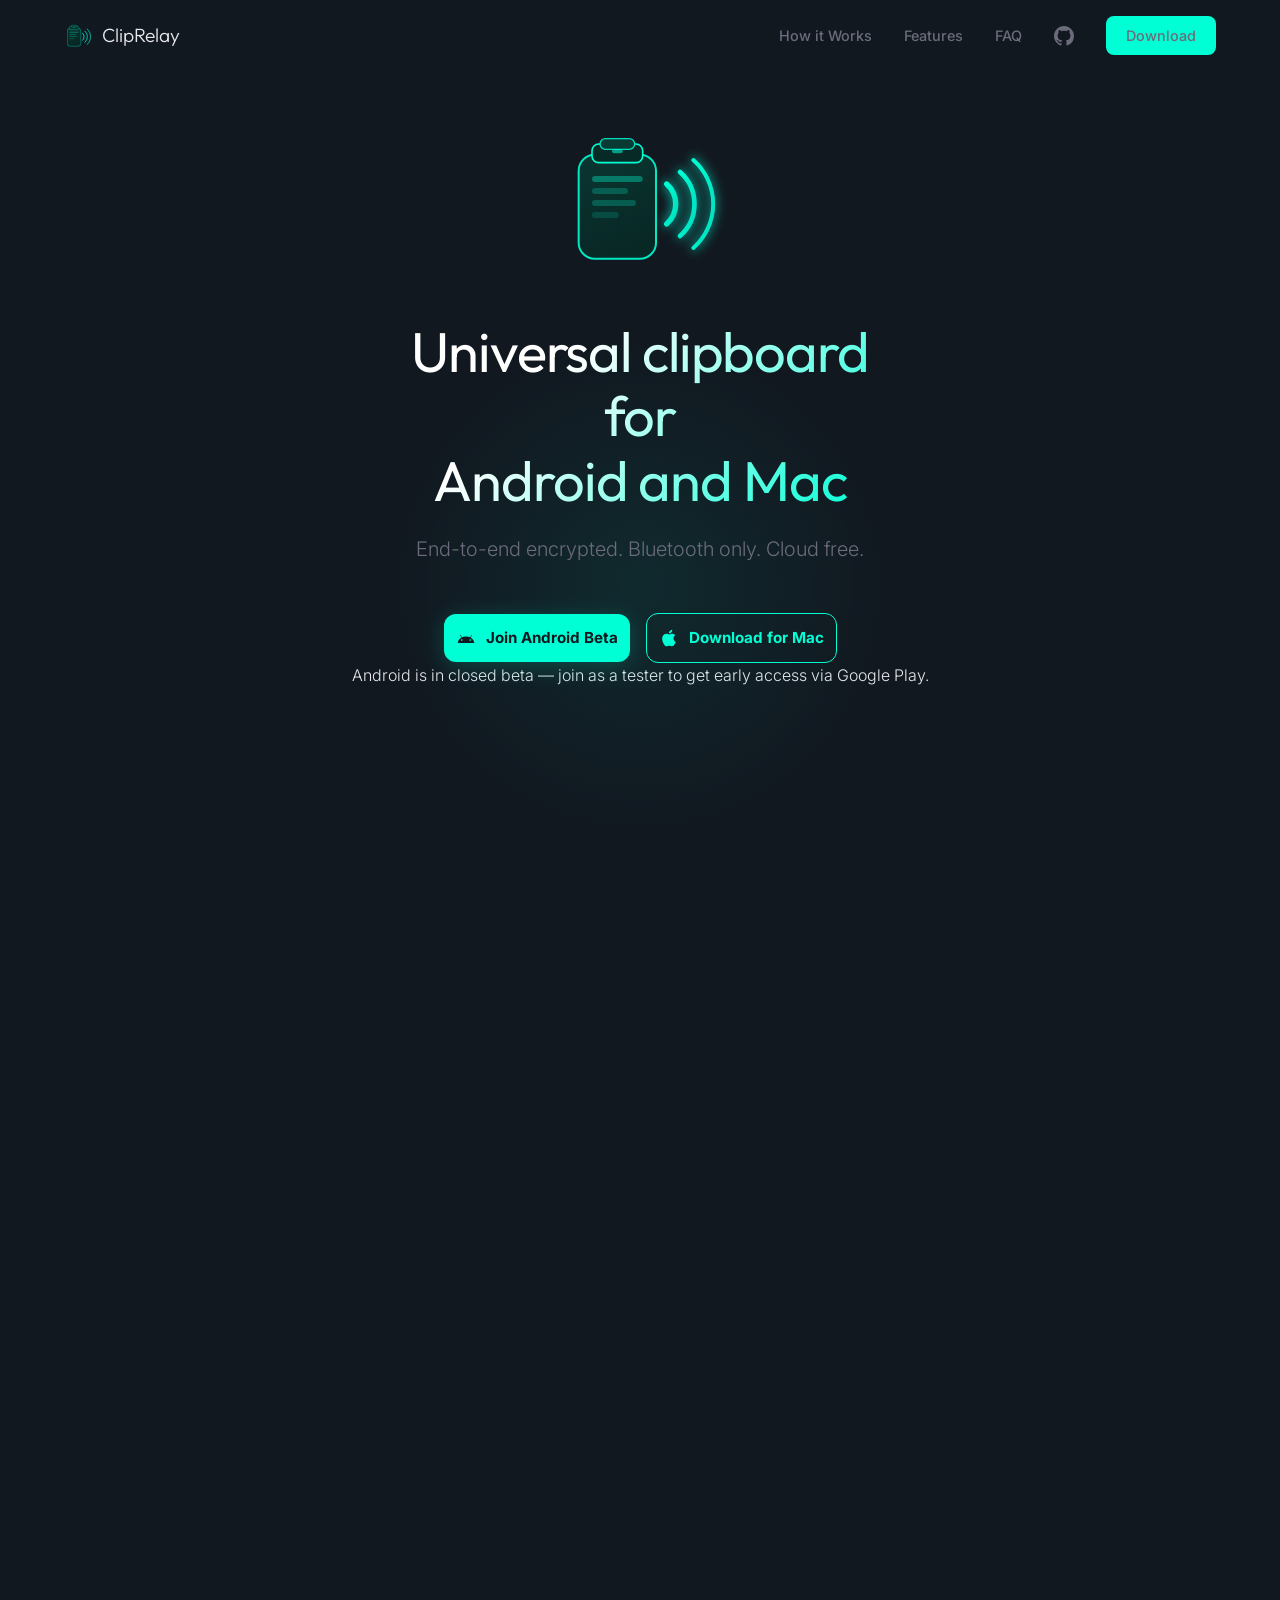
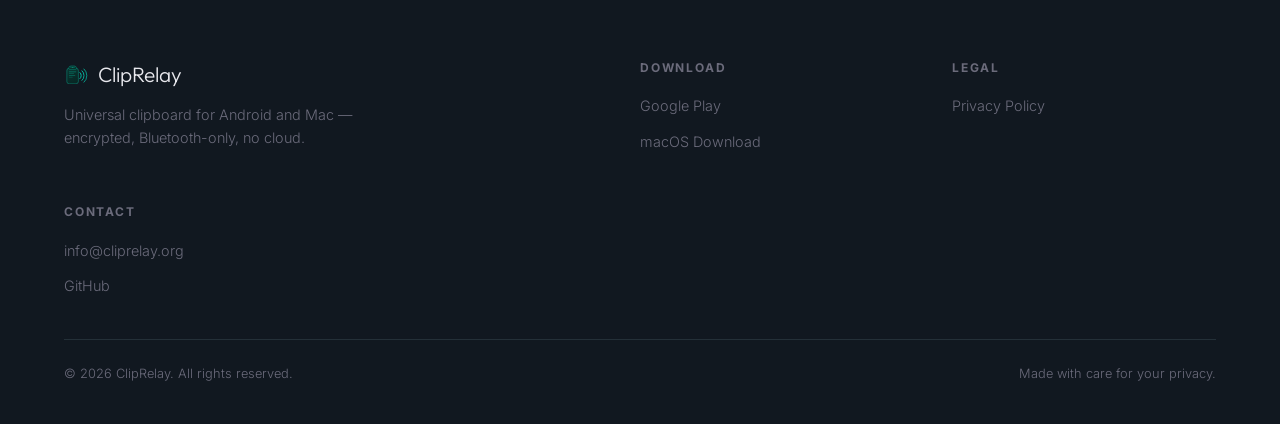
==== commit fadda77d: "docs: rebrand messaging to "universal clipboard" Update taglines and descriptions across README, web" ====
--- a/website/index.html
+++ b/website/index.html
@@ -3,13 +3,13 @@
 <head>
   <meta charset="UTF-8">
   <meta name="viewport" content="width=device-width, initial-scale=1.0">
-  <title>ClipRelay — Seamless clipboard sharing between Mac and Android</title>
-  <meta name="description" content="End-to-end encrypted clipboard sharing between Mac and Android. Bluetooth only. Cloud free. No servers.">
+  <title>ClipRelay — Universal clipboard for Android and Mac</title>
+  <meta name="description" content="ClipRelay — universal clipboard across Android and Mac. End-to-end encrypted. Bluetooth only. No cloud or servers.">
   <meta name="theme-color" content="#111820">
 
   <!-- Open Graph -->
-  <meta property="og:title" content="ClipRelay — Clipboard sharing for Mac & Android">
-  <meta property="og:description" content="End-to-end encrypted clipboard sync over Bluetooth. Cloud free.">
+  <meta property="og:title" content="ClipRelay — Universal clipboard for Android & Mac">
+  <meta property="og:description" content="Universal clipboard across Android and Mac. End-to-end encrypted over Bluetooth. Cloud free.">
   <meta property="og:type" content="website">
   <meta property="og:url" content="https://cliprelay.io">
   <meta property="og:image" content="https://cliprelay.io/assets/og-image.png">
@@ -112,7 +112,7 @@
       </g>
     </svg>
 
-    <h1>Seamless clipboard sharing<br>between<br>Android and Mac</h1>
+    <h1>Universal clipboard<br>for<br>Android and Mac</h1>
     <p class="hero-subtitle">End-to-end encrypted. Bluetooth only. Cloud free.</p>
 
     <div class="hero-ctas">
@@ -148,7 +148,7 @@
               <path d="M94 30 A 36 36 0 0 1 94 88" stroke="#00FFD5" stroke-width="2" stroke-linecap="round" fill="none" opacity="0.3"/>
             </svg>
             <div class="app-name">ClipRelay</div>
-            <div class="app-desc">Seamless clipboard sharing with your Mac</div>
+            <div class="app-desc">Universal clipboard with your Mac</div>
             <div class="app-divider"></div>
             <div class="app-conn">
               <div class="app-node">
@@ -271,7 +271,7 @@
     <div class="container">
       <div class="section-header reveal">
         <span class="section-label">Features</span>
-        <h2 class="section-title">Privacy-first clipboard sync</h2>
+        <h2 class="section-title">Privacy-first universal clipboard</h2>
         <p class="section-subtitle">Built from the ground up to keep your data off the cloud and on your devices.</p>
       </div>
 
@@ -519,7 +519,7 @@
             </svg>
             ClipRelay
           </div>
-          <p class="footer-tagline">Seamless, encrypted clipboard sharing between Mac and Android over Bluetooth.</p>
+          <p class="footer-tagline">Universal clipboard for Android and Mac — encrypted, Bluetooth-only, no cloud.</p>
         </div>
 
         <div class="footer-col">
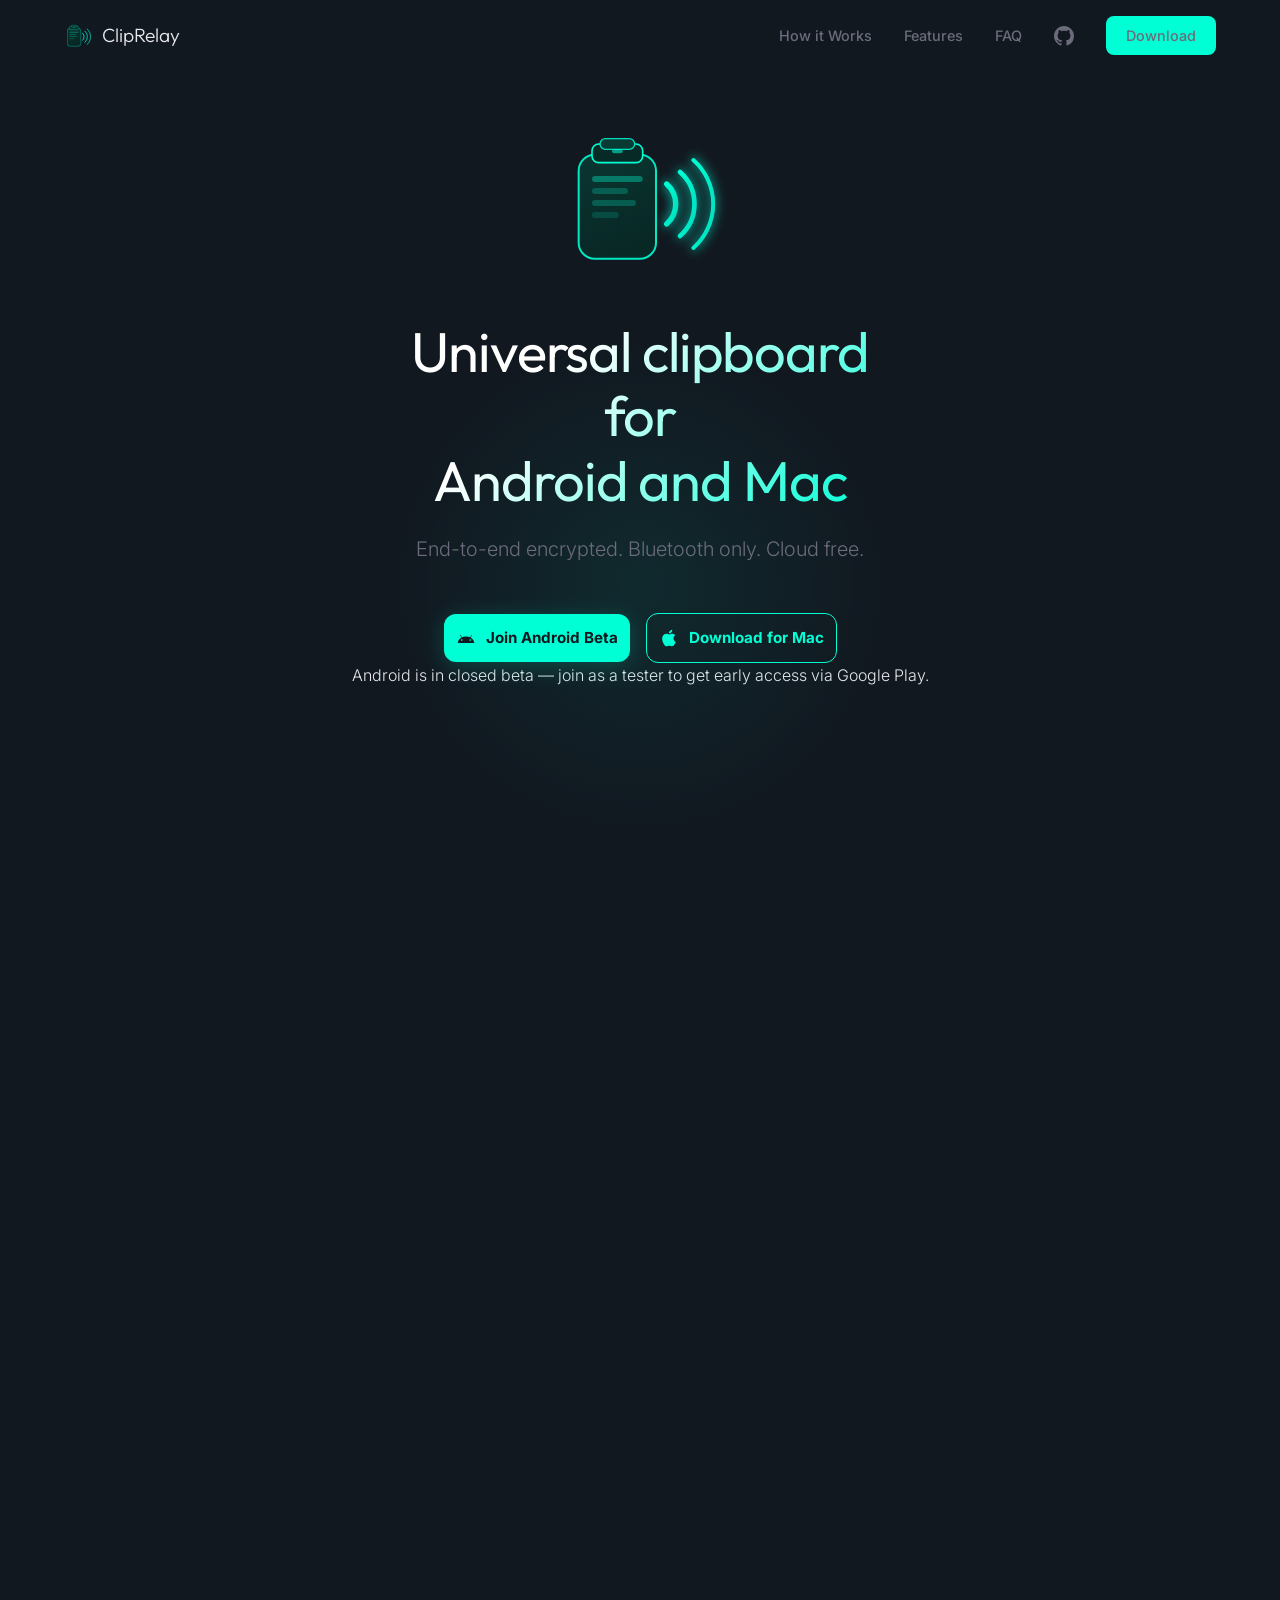
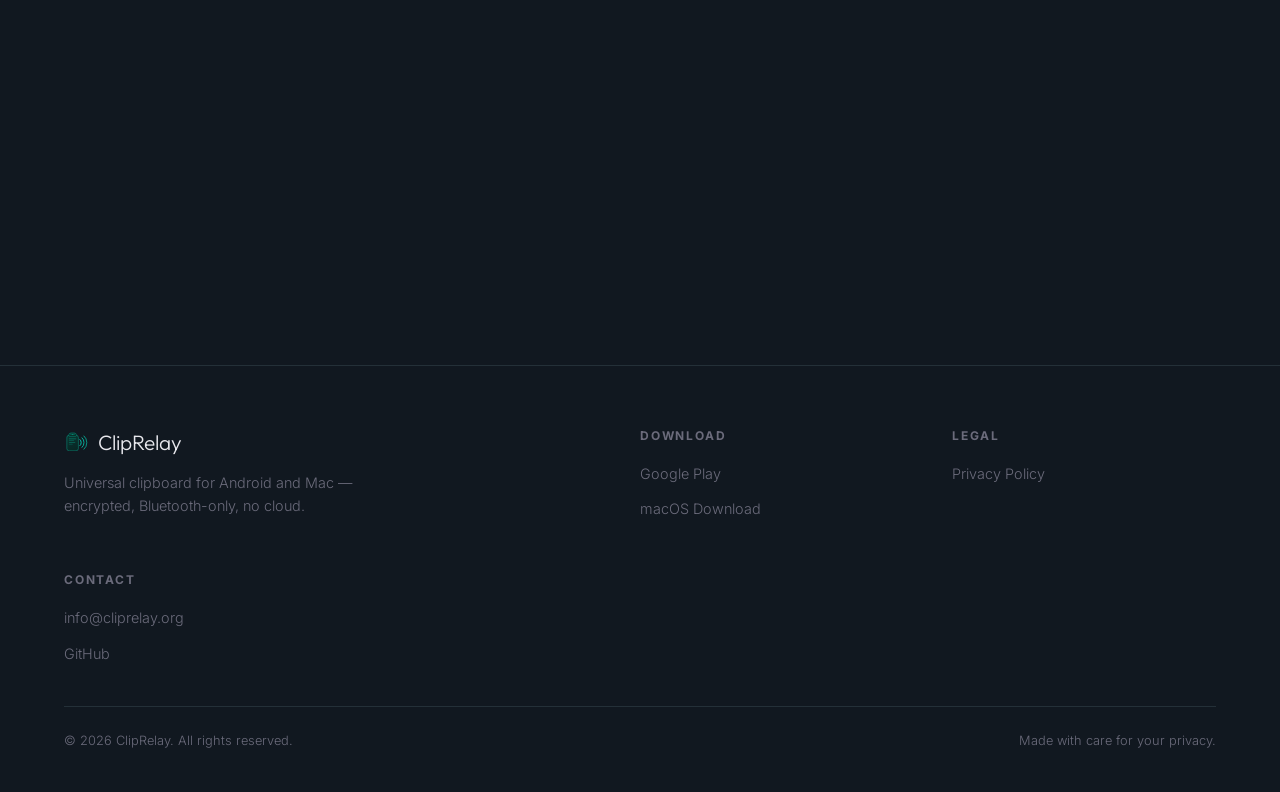
==== commit f70a4a21: "docs: document image sync and auto-copy features in README and website Add experimental image sync (" ====
--- a/website/index.html
+++ b/website/index.html
@@ -326,6 +326,22 @@
           <p>ClipRelay's source code is publicly available. Review every line, verify our security claims, or inspect the encryption yourself on <a href="https://github.com/geekflyer/cliprelay" target="_blank" rel="noopener">GitHub</a>.</p>
         </div>
 
+        <div class="feature-card reveal" data-delay="1">
+          <div class="feature-icon">
+            <svg width="22" height="22" viewBox="0 0 24 24" fill="none" stroke="currentColor" stroke-width="2" stroke-linecap="round" stroke-linejoin="round"><rect x="3" y="3" width="18" height="18" rx="2" ry="2"/><circle cx="8.5" cy="8.5" r="1.5"/><polyline points="21 15 16 10 5 21"/></svg>
+          </div>
+          <h3>Image Sync <span style="font-size:.65em;opacity:.7;font-weight:400">(experimental)</span></h3>
+          <p>Transfer images (PNG &amp; JPEG, up to 10 MB) between devices. Uses a temporary local WiFi connection for speed, with BLE for signaling &mdash; still fully encrypted, still no cloud.</p>
+        </div>
+
+        <div class="feature-card reveal" data-delay="2">
+          <div class="feature-icon">
+            <svg width="22" height="22" viewBox="0 0 24 24" fill="none" stroke="currentColor" stroke-width="2" stroke-linecap="round" stroke-linejoin="round"><rect x="5" y="2" width="14" height="20" rx="2" ry="2"/><line x1="12" y1="18" x2="12.01" y2="18"/><path d="M8 6h8"/></svg>
+          </div>
+          <h3>Auto-Copy on Android <span style="font-size:.65em;opacity:.7;font-weight:400">(experimental)</span></h3>
+          <p>Automatically detects when you copy text on Android and syncs it to your Mac &mdash; no manual sharing required. Enable it in the app settings.</p>
+        </div>
+
       </div>
     </div>
   </section>
@@ -382,8 +398,14 @@
               <td>Good luck &#129310;</td>
             </tr>
             <tr>
+              <td>Image support</td>
+              <td class="highlight"><span class="check">&#10003;</span> Experimental</td>
+              <td><span class="check">&#10003;</span></td>
+              <td><span class="check">&#10003;</span></td>
+            </tr>
+            <tr>
               <td>Connection</td>
-              <td class="highlight">Bluetooth Low Energy</td>
+              <td class="highlight">BLE + local WiFi for images</td>
               <td>Bluetooth Low Energy + AWDL</td>
               <td>WiFi (router)</td>
             </tr>
@@ -406,7 +428,8 @@
           <div class="comparison-row"><span class="label">Cloud free</span><span class="value check">&#10003;</span></div>
           <div class="comparison-row"><span class="label">Works on Android</span><span class="value check">&#10003;</span></div>
           <div class="comparison-row"><span class="label">Works on Mac</span><span class="value check">&#10003;</span></div>
-          <div class="comparison-row"><span class="label">Connection</span><span class="value">Bluetooth Low Energy</span></div>
+          <div class="comparison-row"><span class="label">Image support</span><span class="value check">Experimental</span></div>
+          <div class="comparison-row"><span class="label">Connection</span><span class="value">BLE + local WiFi for images</span></div>
           <div class="comparison-row"><span class="label">Free</span><span class="value check">&#10003;</span></div>
         </div>
         <div class="comparison-card">
@@ -416,6 +439,7 @@
           <div class="comparison-row"><span class="label">Cloud free</span><span class="value cross">&#10007; iCloud</span></div>
           <div class="comparison-row"><span class="label">Works on Android</span><span class="value cross">&#10007; Apple only</span></div>
           <div class="comparison-row"><span class="label">Works on Mac</span><span class="value check">&#10003;</span></div>
+          <div class="comparison-row"><span class="label">Image support</span><span class="value check">&#10003;</span></div>
           <div class="comparison-row"><span class="label">Connection</span><span class="value">Bluetooth Low Energy + AWDL</span></div>
           <div class="comparison-row"><span class="label">Free</span><span class="value check">&#10003;</span></div>
         </div>
@@ -426,6 +450,7 @@
           <div class="comparison-row"><span class="label">Cloud free</span><span class="value check">&#10003;</span></div>
           <div class="comparison-row"><span class="label">Works on Android</span><span class="value check">&#10003;</span></div>
           <div class="comparison-row"><span class="label">Works on Mac</span><span class="value">Good luck &#129310;</span></div>
+          <div class="comparison-row"><span class="label">Image support</span><span class="value check">&#10003;</span></div>
           <div class="comparison-row"><span class="label">Connection</span><span class="value">WiFi (router)</span></div>
           <div class="comparison-row"><span class="label">Free</span><span class="value check">&#10003;</span></div>
         </div>
@@ -468,12 +493,12 @@
 
         <details class="faq-item reveal">
           <summary>What types of content can I sync?</summary>
-          <div class="faq-answer">Currently, ClipRelay syncs plain text content. This includes URLs, code snippets, passwords, addresses, and any other text you copy. Rich content support (images, files) is planned for a future update.</div>
+          <div class="faq-answer">ClipRelay syncs plain text (URLs, code snippets, passwords, addresses, etc.) over Bluetooth. With the experimental Image Sync feature enabled, you can also transfer images (PNG &amp; JPEG, up to 10 MB) &mdash; these are sent over a temporary local WiFi connection for speed, while BLE handles the signaling. Both devices need to be on the same WiFi network for image transfers.</div>
         </details>
 
         <details class="faq-item reveal">
           <summary>Does it work without WiFi?</summary>
-          <div class="faq-answer">Yes! ClipRelay uses Bluetooth Low Energy, which is completely independent of WiFi and cellular data. It works in airplane mode, offline, or anywhere — as long as Bluetooth is enabled on both devices.</div>
+          <div class="faq-answer">Yes! Text clipboard sync uses Bluetooth Low Energy, which is completely independent of WiFi and cellular data. It works in airplane mode, offline, or anywhere &mdash; as long as Bluetooth is enabled on both devices. The experimental Image Sync feature does require both devices to be on the same WiFi network for the actual image transfer.</div>
         </details>
 
         <details class="faq-item reveal">
@@ -483,12 +508,12 @@
 
         <details class="faq-item reveal">
           <summary>What permissions does ClipRelay need?</summary>
-          <div class="faq-answer">Almost none. The Android app only requests Bluetooth Low Energy and notification permissions — no internet, no location, no storage, no contacts. The Mac app runs in Apple's App Sandbox with Bluetooth as its only entitlement. ClipRelay asks for the bare minimum needed to sync your clipboard.</div>
+          <div class="faq-answer">Almost none. The Android app requests Bluetooth Low Energy and notification permissions. If you enable the experimental Auto-Copy feature, it also needs the Accessibility Service permission to detect copy actions. If you enable Image Sync, local network access is used for the image transfer. The Mac app runs in Apple's App Sandbox with Bluetooth and local network as its entitlements. ClipRelay asks for the bare minimum needed to sync your clipboard.</div>
         </details>
 
         <details class="faq-item reveal">
           <summary>Is ClipRelay free?</summary>
-          <div class="faq-answer">Yes, ClipRelay is completely free. There are no ads, subscriptions, or hidden fees. Pro features like rich content transfer may be offered in the future, but the core clipboard sync will always be free.</div>
+          <div class="faq-answer">Yes, ClipRelay is completely free. There are no ads, subscriptions, or hidden fees.</div>
         </details>
       </div>
     </div>
